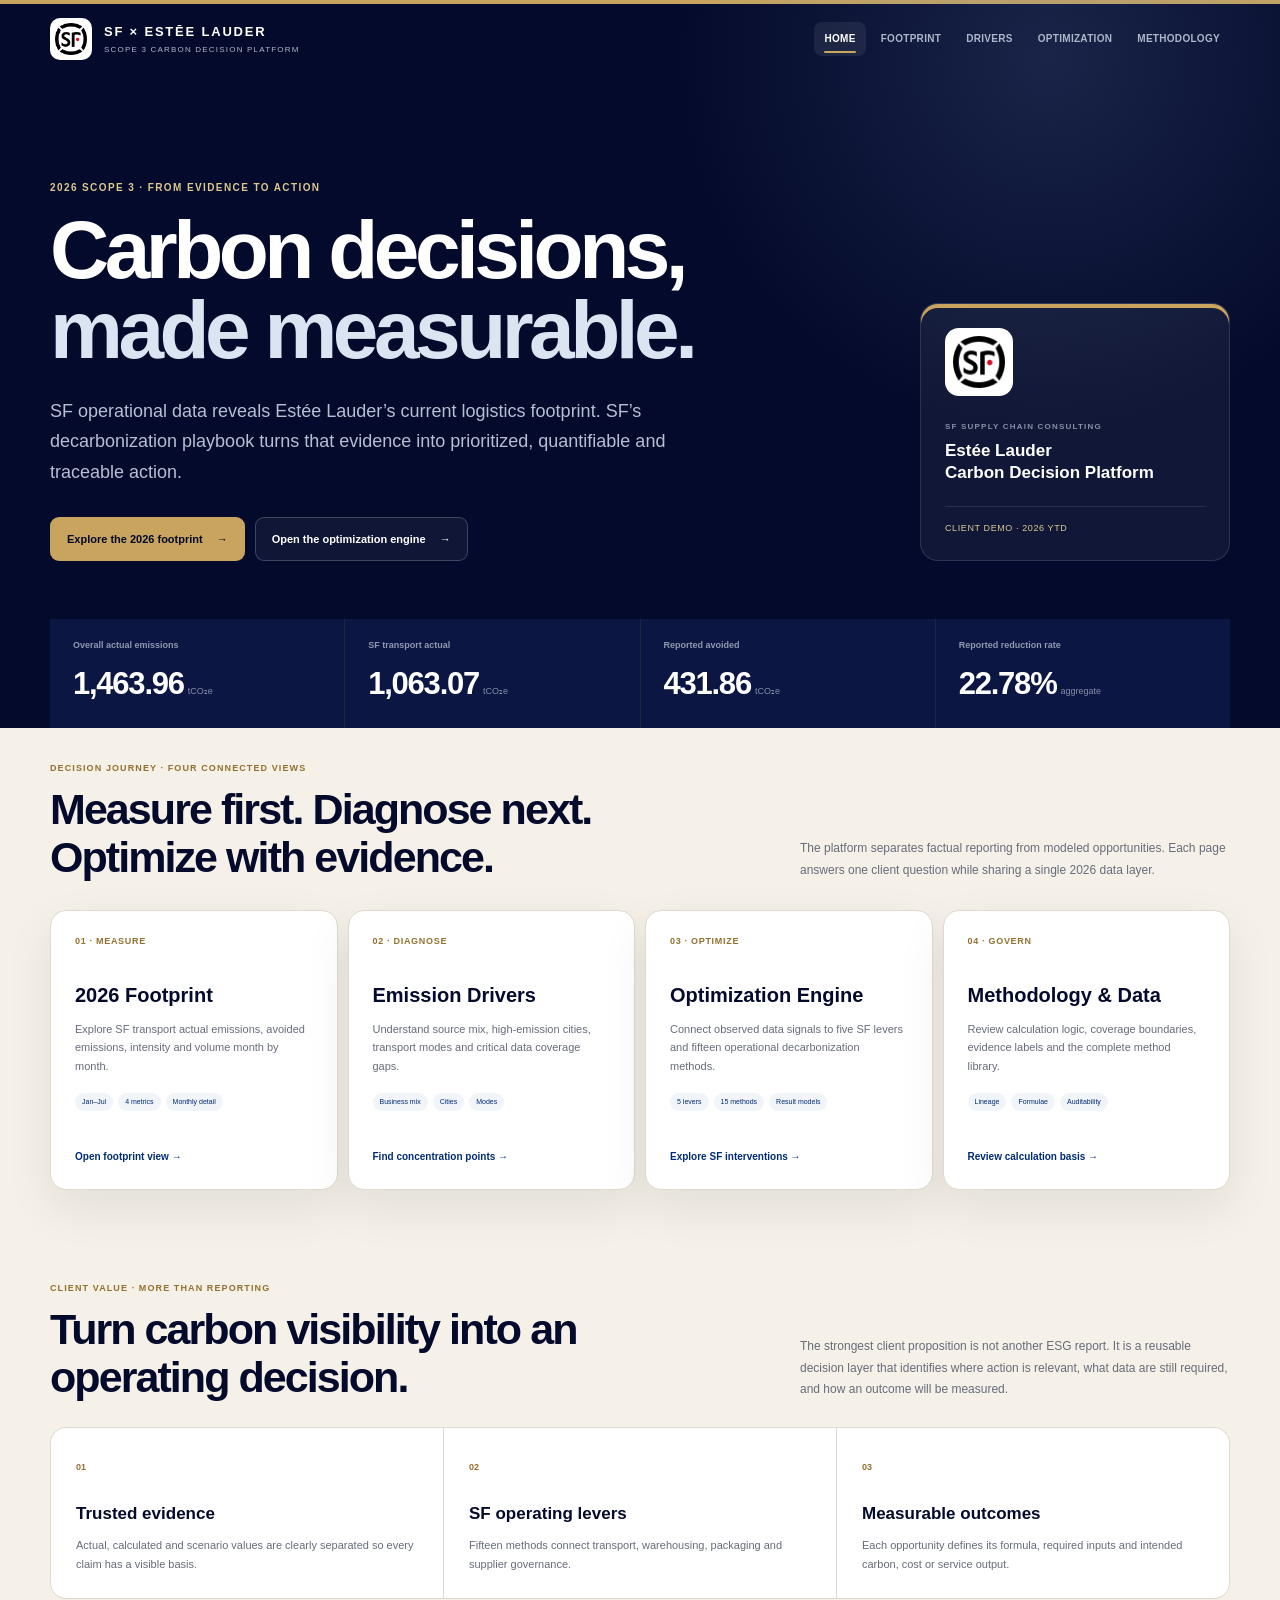
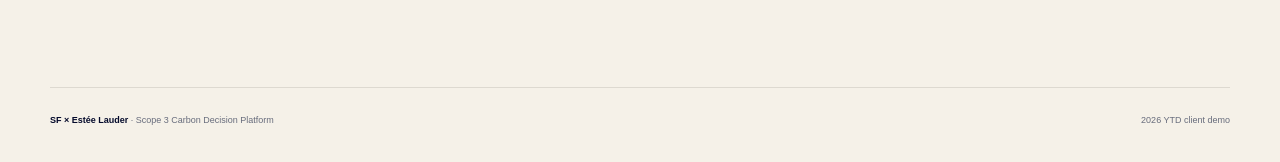
==== index.html @ 6fa2b7c0 "Launch Estée Lauder SF ESG dashboard" ====
<!DOCTYPE html>
<html lang="en">
<head>
  <meta charset="UTF-8">
  <meta name="viewport" content="width=device-width, initial-scale=1.0">
  <meta name="description" content="Estée Lauder and SF Supply Chain 2026 Scope 3 carbon decision dashboard.">
  <title>Estée Lauder × SF · Scope 3 Carbon Decision Platform</title>
  <link rel="stylesheet" href="assets/site.css">
</head>
<body class="portal-page">
  <header class="site-header">
    <div class="shell">
      <nav class="site-nav" aria-label="Primary navigation">
        <a class="brand-link" href="index.html">
          <span class="logo-box"><img src="assets/sf-logo.png" alt="SF Express logo"></span>
          <span class="brand-copy"><strong>SF × ESTĒE LAUDER</strong><span>Scope 3 carbon decision platform</span></span>
        </a>
        <div class="nav-links">
          <a href="index.html">Home</a>
          <a href="overview.html">Footprint</a>
          <a href="drivers.html">Drivers</a>
          <a href="optimization.html">Optimization</a>
          <a href="methodology.html">Methodology</a>
        </div>
      </nav>

      <div class="portal-hero">
        <div>
          <div class="eyebrow">2026 Scope 3 · From evidence to action</div>
          <h1>Carbon decisions,<span>made measurable.</span></h1>
          <p>SF operational data reveals Estée Lauder’s current logistics footprint. SF’s decarbonization playbook turns that evidence into prioritized, quantifiable and traceable action.</p>
          <div class="hero-actions">
            <a class="button primary" href="overview.html">Explore the 2026 footprint <span>→</span></a>
            <a class="button secondary" href="optimization.html">Open the optimization engine <span>→</span></a>
          </div>
        </div>
        <aside class="partnership-card" aria-label="Project partnership">
          <div class="partnership-mark"><img src="assets/sf-logo.png" alt="SF Express logo"></div>
          <span>SF Supply Chain Consulting</span>
          <strong>Estée Lauder<br>Carbon Decision Platform</strong>
          <small>Client demo · 2026 YTD</small>
        </aside>
      </div>

      <div class="hero-kpis" aria-label="2026 headline metrics">
        <article><span>Overall actual emissions</span><strong>1,463.96</strong><small>tCO₂e</small></article>
        <article><span>SF transport actual</span><strong>1,063.07</strong><small>tCO₂e</small></article>
        <article><span>Reported avoided</span><strong>431.86</strong><small>tCO₂e</small></article>
        <article><span>Reported reduction rate</span><strong>22.78%</strong><small>aggregate</small></article>
      </div>
    </div>
  </header>

  <main class="main-shell">
    <section class="section" aria-labelledby="journey-title">
      <div class="section-intro">
        <div><div class="section-label">Decision journey · Four connected views</div><h2 id="journey-title">Measure first. Diagnose next. Optimize with evidence.</h2></div>
        <p>The platform separates factual reporting from modeled opportunities. Each page answers one client question while sharing a single 2026 data layer.</p>
      </div>
      <div class="module-grid">
        <a class="module-card" href="overview.html">
          <span class="module-number">01 · MEASURE</span>
          <h3>2026 Footprint</h3>
          <p>Explore SF transport actual emissions, avoided emissions, intensity and volume month by month.</p>
          <div class="module-meta"><span>Jan–Jul</span><span>4 metrics</span><span>Monthly detail</span></div>
          <span class="module-link">Open footprint view →</span>
        </a>
        <a class="module-card" href="drivers.html">
          <span class="module-number">02 · DIAGNOSE</span>
          <h3>Emission Drivers</h3>
          <p>Understand source mix, high-emission cities, transport modes and critical data coverage gaps.</p>
          <div class="module-meta"><span>Business mix</span><span>Cities</span><span>Modes</span></div>
          <span class="module-link">Find concentration points →</span>
        </a>
        <a class="module-card" href="optimization.html">
          <span class="module-number">03 · OPTIMIZE</span>
          <h3>Optimization Engine</h3>
          <p>Connect observed data signals to five SF levers and fifteen operational decarbonization methods.</p>
          <div class="module-meta"><span>5 levers</span><span>15 methods</span><span>Result models</span></div>
          <span class="module-link">Explore SF interventions →</span>
        </a>
        <a class="module-card" href="methodology.html">
          <span class="module-number">04 · GOVERN</span>
          <h3>Methodology & Data</h3>
          <p>Review calculation logic, coverage boundaries, evidence labels and the complete method library.</p>
          <div class="module-meta"><span>Lineage</span><span>Formulae</span><span>Auditability</span></div>
          <span class="module-link">Review calculation basis →</span>
        </a>
      </div>
    </section>

    <section class="section" aria-labelledby="value-title">
      <div class="section-intro">
        <div><div class="section-label">Client value · More than reporting</div><h2 id="value-title">Turn carbon visibility into an operating decision.</h2></div>
        <p>The strongest client proposition is not another ESG report. It is a reusable decision layer that identifies where action is relevant, what data are still required, and how an outcome will be measured.</p>
      </div>
      <div class="value-strip">
        <article><span>01</span><h3>Trusted evidence</h3><p>Actual, calculated and scenario values are clearly separated so every claim has a visible basis.</p></article>
        <article><span>02</span><h3>SF operating levers</h3><p>Fifteen methods connect transport, warehousing, packaging and supplier governance.</p></article>
        <article><span>03</span><h3>Measurable outcomes</h3><p>Each opportunity defines its formula, required inputs and intended carbon, cost or service output.</p></article>
      </div>
    </section>
  </main>

  <footer class="site-footer">
    <span><strong>SF × Estée Lauder</strong> · Scope 3 Carbon Decision Platform</span>
    <span>2026 YTD client demo</span>
  </footer>
  <script src="assets/site.js"></script>
</body>
</html>
---- assets/site.css ----
:root {
  --navy: #040a2b;
  --navy-soft: #0c1642;
  --blue: #002c77;
  --blue-2: #164c96;
  --blue-3: #6d8dbd;
  --powder: #e7edf6;
  --powder-2: #f1f4f9;
  --gold: #c8a45e;
  --gold-deep: #94702f;
  --champagne: #eee1c9;
  --ivory: #f5f1e8;
  --cream: #fbf9f4;
  --white: #fff;
  --ink: #11162d;
  --muted: #676c7c;
  --line: #ddd9d0;
  --soft-line: #ece8df;
  --success: #2e695a;
  --warning: #8a6327;
  --shadow: 0 18px 48px rgba(4, 10, 43, 0.08);
}

* { box-sizing: border-box; }
html { min-width: 320px; scroll-behavior: smooth; }
body {
  min-width: 320px;
  min-height: 100vh;
  margin: 0;
  color: var(--ink);
  background:
    radial-gradient(circle at 90% 0%, rgba(200, 164, 94, 0.1), transparent 28%),
    var(--ivory);
  font-family: Arial, Helvetica, sans-serif;
  line-height: 1.55;
}

button, input { font: inherit; }
a { color: inherit; }
a, button { -webkit-tap-highlight-color: transparent; }
a:focus-visible, button:focus-visible, input:focus-visible { outline: 3px solid rgba(200, 164, 94, 0.55); outline-offset: 3px; }

.site-header { position: relative; overflow: hidden; color: #fff; background: var(--navy); }
.site-header::before { position: absolute; inset: 0 0 auto; height: 4px; content: ""; background: var(--gold); }
.site-header::after {
  position: absolute;
  inset: 0;
  content: "";
  pointer-events: none;
  background: radial-gradient(circle at 82% 8%, rgba(109, 141, 189, 0.2), transparent 30%);
}

.shell { position: relative; z-index: 1; width: min(1180px, calc(100% - 40px)); margin: 0 auto; }
.site-nav { min-height: 78px; display: flex; align-items: center; justify-content: space-between; gap: 28px; }
.brand-link { display: flex; align-items: center; gap: 12px; text-decoration: none; }
.logo-box { width: 42px; height: 42px; display: grid; place-items: center; border-radius: 10px; background: #fff; }
.logo-box img { width: 32px; height: 32px; object-fit: contain; }
.brand-copy { display: flex; flex-direction: column; }
.brand-copy strong { font-size: 13px; letter-spacing: 1.8px; }
.brand-copy span { margin-top: 2px; color: #aeb6ca; font-size: 8px; letter-spacing: 1.2px; text-transform: uppercase; }

.nav-links { display: flex; align-items: center; gap: 5px; }
.nav-links a { position: relative; padding: 9px 10px; color: #aeb6ca; border-radius: 8px; font-size: 10px; font-weight: 700; letter-spacing: 0.3px; text-decoration: none; text-transform: uppercase; }
.nav-links a:hover, .nav-links a.active { color: #fff; background: rgba(255, 255, 255, 0.07); }
.nav-links a.active::after { position: absolute; right: 10px; bottom: 3px; left: 10px; height: 2px; content: ""; border-radius: 999px; background: var(--gold); }

.portal-hero { display: grid; grid-template-columns: minmax(0, 1fr) 310px; align-items: end; gap: 70px; padding: clamp(62px, 8vw, 106px) 0 58px; }
.eyebrow { color: #dcc78f; font-size: 10px; font-weight: 800; letter-spacing: 1.4px; text-transform: uppercase; }
.portal-hero h1, .page-hero h1 { margin: 14px 0 0; letter-spacing: -0.055em; line-height: 0.98; }
.portal-hero h1 { max-width: 780px; font-size: clamp(48px, 7vw, 82px); font-weight: 700; }
.portal-hero h1 span { display: block; color: #dce4f2; }
.portal-hero p { max-width: 690px; margin: 25px 0 0; color: #b6bfd3; font-size: clamp(15px, 1.6vw, 18px); line-height: 1.7; }
.hero-actions { display: flex; flex-wrap: wrap; gap: 10px; margin-top: 30px; }
.button { min-height: 44px; padding: 0 16px; display: inline-flex; align-items: center; justify-content: center; gap: 14px; border: 1px solid transparent; border-radius: 9px; font-size: 11px; font-weight: 800; text-decoration: none; }
.button.primary { color: var(--navy); background: var(--gold); }
.button.secondary { color: #fff; border-color: rgba(255, 255, 255, 0.2); background: rgba(255, 255, 255, 0.05); }
.button:hover { transform: translateY(-1px); }

.partnership-card { padding: 24px; border: 1px solid rgba(255, 255, 255, 0.12); border-radius: 18px; background: rgba(255, 255, 255, 0.055); box-shadow: inset 0 4px 0 var(--gold); }
.partnership-mark { width: 68px; height: 68px; display: grid; place-items: center; border-radius: 14px; background: #fff; }
.partnership-mark img { width: 52px; height: 52px; object-fit: contain; }
.partnership-card > span { display: block; margin-top: 25px; color: #8790a8; font-size: 8px; font-weight: 800; letter-spacing: 1.2px; text-transform: uppercase; }
.partnership-card strong { display: block; margin-top: 7px; color: #fff; font-size: 17px; line-height: 1.3; }
.partnership-card small { display: block; margin-top: 22px; padding-top: 15px; border-top: 1px solid rgba(255, 255, 255, 0.1); color: #d9c994; font-size: 9px; letter-spacing: 0.6px; text-transform: uppercase; }

.hero-kpis { display: grid; grid-template-columns: repeat(4, minmax(0, 1fr)); gap: 1px; background: rgba(255, 255, 255, 0.11); }
.hero-kpis article { padding: 20px 23px; background: var(--navy-soft); }
.hero-kpis span { display: block; color: #8f98b0; font-size: 9px; font-weight: 700; }
.hero-kpis strong { display: inline-block; margin-top: 7px; color: #fff; font-size: clamp(23px, 2.5vw, 31px); letter-spacing: -0.04em; }
.hero-kpis small { margin-left: 4px; color: #858ea7; font-size: 9px; }

.page-hero { display: grid; grid-template-columns: minmax(0, 1fr) 245px; align-items: end; gap: 60px; padding: clamp(54px, 7vw, 82px) 0 45px; }
.page-hero h1 { max-width: 820px; font-size: clamp(45px, 6vw, 72px); font-weight: 700; }
.page-hero p { max-width: 700px; margin: 20px 0 0; color: #b6bfd3; font-size: 15px; line-height: 1.75; }
.data-stamp { padding: 22px; border: 1px solid rgba(255, 255, 255, 0.12); border-radius: 16px; background: rgba(255, 255, 255, 0.055); box-shadow: inset 0 4px 0 var(--gold); }
.data-stamp span, .data-stamp strong, .data-stamp small { display: block; }
.data-stamp span { color: #858ea7; font-size: 8px; font-weight: 800; letter-spacing: 1.2px; text-transform: uppercase; }
.data-stamp strong { margin-top: 20px; color: #fff; font-size: 42px; letter-spacing: -0.05em; }
.data-stamp small { margin-top: 6px; color: #c6ccda; font-size: 10px; }
.data-stamp em { display: block; margin-top: 20px; color: #d9c994; font-size: 8px; font-style: normal; text-transform: uppercase; }

.main-shell { width: min(1180px, calc(100% - 40px)); margin: 0 auto; padding: 34px 0 88px; }
.section { margin-top: clamp(58px, 8vw, 92px); }
.section:first-child { margin-top: 0; }
.section-intro { display: grid; grid-template-columns: minmax(0, 1fr) minmax(280px, 430px); align-items: end; gap: 50px; }
.section-label { color: var(--gold-deep); font-size: 9px; font-weight: 800; letter-spacing: 1.1px; text-transform: uppercase; }
.section-intro h2, .section-heading h2 { margin: 9px 0 0; color: var(--navy); font-size: clamp(28px, 3.5vw, 43px); letter-spacing: -0.045em; line-height: 1.12; }
.section-intro p { margin: 0; color: var(--muted); font-size: 12px; line-height: 1.8; }
.section-heading { display: flex; align-items: flex-end; justify-content: space-between; gap: 35px; }
.section-heading > p { max-width: 430px; margin: 0; color: var(--muted); font-size: 12px; line-height: 1.75; }

.module-grid { display: grid; grid-template-columns: repeat(4, minmax(0, 1fr)); gap: 10px; margin-top: 28px; }
.module-card { min-height: 280px; padding: 24px; display: flex; flex-direction: column; color: var(--ink); border: 1px solid var(--line); border-radius: 16px; background: #fff; box-shadow: var(--shadow); text-decoration: none; transition: transform 0.16s ease, border-color 0.16s ease; }
.module-card:hover { transform: translateY(-4px); border-color: rgba(0, 44, 119, 0.32); }
.module-number { color: var(--gold-deep); font-size: 9px; font-weight: 800; letter-spacing: 0.7px; }
.module-card h3 { margin: 34px 0 0; color: var(--navy); font-size: 20px; line-height: 1.2; }
.module-card p { margin: 13px 0 0; color: var(--muted); font-size: 11px; line-height: 1.7; }
.module-meta { display: flex; flex-wrap: wrap; gap: 5px; margin-top: 17px; }
.module-meta span { padding: 4px 7px; border-radius: 999px; color: var(--blue); background: var(--powder-2); font-size: 7px; }
.module-link { margin-top: auto; padding-top: 22px; color: var(--blue); font-size: 10px; font-weight: 800; }

.value-strip { display: grid; grid-template-columns: repeat(3, minmax(0, 1fr)); gap: 1px; margin-top: 26px; overflow: hidden; border: 1px solid var(--line); border-radius: 16px; background: var(--line); }
.value-strip article { padding: 25px; background: #fff; }
.value-strip span { color: var(--gold-deep); font-size: 9px; font-weight: 800; }
.value-strip h3 { margin: 23px 0 0; color: var(--navy); font-size: 17px; }
.value-strip p { margin: 9px 0 0; color: var(--muted); font-size: 11px; line-height: 1.7; }

.card { min-width: 0; padding: clamp(22px, 3vw, 34px); border: 1px solid var(--line); border-radius: 18px; background: #fff; box-shadow: var(--shadow); }
.card-kicker { color: var(--gold-deep); font-size: 8px; font-weight: 800; letter-spacing: 0.8px; text-transform: uppercase; }
.card h2, .card h3 { color: var(--navy); }
.card h2 { margin: 8px 0 0; font-size: clamp(23px, 3vw, 36px); letter-spacing: -0.04em; line-height: 1.16; }
.card h3 { margin: 0; font-size: 16px; }
.card-description { max-width: 760px; margin: 11px 0 0; color: var(--muted); font-size: 11px; line-height: 1.75; }

.overview-layout { display: grid; grid-template-columns: minmax(0, 1.55fr) minmax(290px, 0.45fr); gap: 14px; }
.chart-head { display: flex; align-items: center; justify-content: space-between; gap: 20px; }
.chart-head h2 { margin: 5px 0 0; font-size: clamp(23px, 2.7vw, 34px); }
.metric-switch { display: flex; align-items: center; padding: 4px; border: 1px solid var(--line); border-radius: 10px; background: var(--powder-2); }
.metric-switch button { border: 0; padding: 7px 9px; border-radius: 7px; color: var(--muted); background: transparent; font-size: 8px; cursor: pointer; }
.metric-switch button[aria-pressed="true"] { color: var(--navy); background: #fff; box-shadow: 0 2px 8px rgba(4, 10, 43, 0.08); }
.chart-meta { display: flex; justify-content: space-between; gap: 20px; margin-top: 18px; color: var(--muted); font-size: 8px; }
.month-chart { position: relative; height: 330px; margin-top: 12px; display: grid; grid-template-columns: repeat(7, minmax(0, 1fr)); gap: 10px; border-bottom: 1px solid var(--line); background: repeating-linear-gradient(to bottom, transparent 0, transparent 81px, var(--soft-line) 82px); }
.month-chart::after { position: absolute; right: 0; bottom: var(--average-position, 42%); left: 0; content: ""; border-top: 1px dashed rgba(148, 112, 47, 0.75); pointer-events: none; }
.month-button { position: relative; z-index: 1; min-width: 0; border: 0; padding: 0 4px; display: grid; grid-template-rows: minmax(0, 1fr) 31px; align-items: end; justify-items: center; border-radius: 9px 9px 0 0; color: var(--muted); background: transparent; cursor: pointer; }
.month-button:hover { background: linear-gradient(to bottom, rgba(0, 44, 119, 0.06), rgba(200, 164, 94, 0.05)); }
.bar-zone { width: 100%; height: 100%; display: flex; align-items: flex-end; justify-content: center; }
.month-bar { width: min(40px, 48%); min-height: 5px; border-radius: 5px 5px 0 0; background: linear-gradient(180deg, var(--blue-2), var(--blue)); }
.month-label { padding-bottom: 7px; font-size: 9px; }
.selected-panel { display: flex; flex-direction: column; }
.selected-head { display: flex; align-items: center; justify-content: space-between; gap: 12px; }
.selected-head span { color: var(--muted); font-size: 8px; text-transform: uppercase; }
.selected-head strong { color: var(--gold-deep); font-size: 11px; }
.selected-hero { padding: 30px 0 25px; border-bottom: 1px solid var(--soft-line); }
.selected-hero span { display: block; color: var(--muted); font-size: 9px; }
.selected-hero strong { display: block; margin-top: 7px; color: var(--blue); font-size: 38px; letter-spacing: -0.05em; }
.selected-hero small { margin-left: 5px; color: var(--muted); font-size: 9px; font-weight: 400; }
.selected-grid { display: grid; grid-template-columns: 1fr 1fr; gap: 1px; margin-top: 1px; overflow: hidden; border-radius: 10px; background: var(--soft-line); }
.selected-grid div { min-height: 105px; padding: 17px; display: flex; flex-direction: column; justify-content: center; background: #fff; }
.selected-grid span { color: var(--muted); font-size: 8px; }
.selected-grid strong { margin-top: 7px; color: var(--navy); font-size: 15px; line-height: 1.25; }
.selected-note { margin-top: auto; padding-top: 16px; color: var(--muted); border-top: 1px solid var(--soft-line); font-size: 8px; line-height: 1.5; }

.insight-row { display: grid; grid-template-columns: repeat(3, minmax(0, 1fr)); gap: 10px; margin-top: 14px; }
.insight-card { padding: 18px; border-left: 3px solid var(--gold); border-radius: 0 10px 10px 0; background: #fbf6ea; }
.insight-card strong { color: var(--navy); font-size: 17px; }
.insight-card p { margin: 6px 0 0; color: var(--muted); font-size: 10px; line-height: 1.6; }

.relationship-band { margin-top: 14px; padding: 22px; display: grid; grid-template-columns: 1fr auto 1fr auto 1fr; align-items: center; gap: 15px; border-radius: 16px; color: #fff; background: var(--navy); }
.relationship-band article { min-width: 0; }
.relationship-band span, .relationship-band strong { display: block; }
.relationship-band span { color: #9fa8bf; font-size: 8px; text-transform: uppercase; }
.relationship-band strong { margin-top: 5px; font-size: 22px; }
.relationship-band b { color: var(--gold); font-size: 19px; }
.relationship-band small { grid-column: 1 / -1; color: #9fa8bf; font-size: 8px; line-height: 1.5; text-align: right; }

.driver-overview { display: grid; grid-template-columns: minmax(0, 1.15fr) minmax(310px, 0.85fr); gap: 14px; }
.source-list { margin-top: 23px; display: grid; gap: 15px; }
.source-row { display: grid; grid-template-columns: 110px minmax(0, 1fr) 90px 60px; gap: 12px; align-items: center; color: var(--muted); font-size: 9px; }
.source-row strong { color: var(--navy); }
.source-track { height: 9px; overflow: hidden; border-radius: 99px; background: var(--powder); }
.source-track i { display: block; height: 100%; min-width: 3px; border-radius: inherit; background: linear-gradient(90deg, var(--blue), var(--blue-3)); }
.source-row em { color: var(--gold-deep); font-style: normal; font-weight: 800; text-align: right; }

.mode-layout { margin-top: 22px; display: grid; grid-template-columns: 165px minmax(0, 1fr); gap: 28px; align-items: center; }
.donut { position: relative; width: 155px; height: 155px; display: grid; place-items: center; border-radius: 50%; background: conic-gradient(var(--blue) 0 97.38%, var(--gold) 97.38% 98.43%, var(--blue-3) 98.43% 99.43%, #aab8ce 99.43% 99.81%, #c7c4bb 99.81% 100%); }
.donut::before { position: absolute; width: 112px; height: 112px; content: ""; border-radius: 50%; background: #fff; }
.donut div { position: relative; z-index: 1; text-align: center; }
.donut strong, .donut span { display: block; }
.donut strong { color: var(--navy); font-size: 28px; }
.donut span { margin-top: 2px; color: var(--muted); font-size: 8px; text-transform: uppercase; }
.mode-list { display: grid; gap: 9px; }
.mode-row { display: grid; grid-template-columns: 8px 1fr auto; gap: 9px; align-items: center; color: var(--muted); font-size: 9px; }
.mode-row i { width: 7px; height: 7px; border-radius: 2px; background: var(--blue); }
.mode-row:nth-child(2) i { background: var(--gold); }
.mode-row:nth-child(3) i { background: var(--blue-3); }
.mode-row:nth-child(4) i { background: #aab8ce; }
.mode-row:nth-child(5) i { background: #c7c4bb; }
.mode-row strong { color: var(--navy); }

.city-card { margin-top: 14px; }
.table-wrap { margin-top: 22px; overflow-x: auto; }
.data-table { width: 100%; min-width: 720px; border-collapse: collapse; font-size: 10px; }
.data-table th { padding: 10px; color: var(--muted); border-bottom: 1px solid var(--line); font-size: 8px; letter-spacing: 0.4px; text-align: left; text-transform: uppercase; }
.data-table td { padding: 13px 10px; border-bottom: 1px solid var(--soft-line); color: var(--muted); }
.data-table tr:last-child td { border-bottom: 0; }
.data-table td:first-child { color: var(--navy); font-weight: 800; }
.number { text-align: right !important; font-variant-numeric: tabular-nums; }
.city-emission { display: grid; grid-template-columns: minmax(90px, 1fr) 58px; gap: 10px; align-items: center; }
.city-emission i { display: block; height: 7px; border-radius: 99px; background: linear-gradient(90deg, var(--blue), var(--blue-3)); }

.coverage-grid { display: grid; grid-template-columns: repeat(5, minmax(0, 1fr)); gap: 9px; margin-top: 24px; }
.coverage-card { min-height: 135px; padding: 17px; border: 1px solid var(--line); border-radius: 13px; background: #fff; }
.coverage-card.missing { border-style: dashed; background: #fbf6ea; }
.coverage-card span { color: var(--gold-deep); font-size: 8px; font-weight: 800; text-transform: uppercase; }
.coverage-card strong { display: block; margin-top: 23px; color: var(--navy); font-size: 14px; }
.coverage-card p { margin: 7px 0 0; color: var(--muted); font-size: 9px; line-height: 1.5; }
.action-link { margin-top: 14px; padding: 25px; display: flex; align-items: center; justify-content: space-between; gap: 30px; color: #fff; border-radius: 16px; background: var(--navy); text-decoration: none; }
.action-link span { color: #aeb6ca; font-size: 10px; }
.action-link strong { display: block; margin-top: 5px; font-size: 19px; }
.action-link b { color: var(--gold); font-size: 24px; }

.formula-band { padding: 13px; display: grid; grid-template-columns: 1fr auto 1fr auto 1.15fr; gap: 10px; align-items: stretch; border: 1px solid var(--line); border-radius: 16px; background: #fff; box-shadow: var(--shadow); }
.formula-node { padding: 15px; border-radius: 10px; background: var(--powder-2); }
.formula-node.playbook { background: #f8f1e3; }
.formula-node.outcome { color: #fff; background: var(--navy); }
.formula-node span, .formula-node strong, .formula-node small { display: block; }
.formula-node span { color: var(--gold-deep); font-size: 7px; font-weight: 800; letter-spacing: 0.7px; text-transform: uppercase; }
.formula-node strong { margin-top: 5px; color: var(--navy); font-size: 14px; }
.formula-node small { margin-top: 4px; color: var(--muted); font-size: 8px; }
.formula-node.outcome span { color: #d9c994; }
.formula-node.outcome strong { color: #fff; }
.formula-node.outcome small { color: #aeb6ca; }
.formula-mark { align-self: center; color: var(--gold-deep); font-size: 24px; }

.engine-layout { display: grid; grid-template-columns: minmax(230px, 0.75fr) minmax(370px, 1.2fr) minmax(300px, 1fr); gap: 14px; margin-top: 14px; align-items: start; }
.engine-card { padding: 22px; }
.engine-head { display: flex; align-items: center; justify-content: space-between; gap: 12px; margin-bottom: 14px; }
.engine-head h2 { margin: 0; font-size: 14px; letter-spacing: 0; }
.engine-head > span { color: var(--muted); font-size: 8px; }
.signal-list { display: grid; gap: 7px; }
.signal-button { width: 100%; border: 1px solid var(--soft-line); border-radius: 10px; padding: 11px; display: grid; grid-template-columns: 28px minmax(0, 1fr) auto; gap: 9px; align-items: center; color: var(--muted); background: #fff; text-align: left; cursor: pointer; }
.signal-button:hover, .signal-button[aria-pressed="true"] { border-color: rgba(0, 44, 119, 0.32); background: var(--powder-2); }
.signal-code { width: 28px; height: 28px; display: grid; place-items: center; color: var(--blue); border-radius: 50%; background: var(--powder); font-size: 8px; font-weight: 800; }
.signal-button[aria-pressed="true"] .signal-code { color: #fff; background: var(--blue); }
.signal-copy strong, .signal-copy span { display: block; }
.signal-copy strong { color: var(--navy); font-size: 9px; }
.signal-copy span { margin-top: 3px; font-size: 7px; line-height: 1.35; }
.signal-value { color: var(--blue); font-size: 10px; font-weight: 800; white-space: nowrap; }
.engine-note { margin: 13px 0 0; color: var(--muted); font-size: 8px; line-height: 1.5; }

.lever-tabs { display: grid; grid-template-columns: repeat(5, minmax(0, 1fr)); gap: 6px; }
.lever-button { min-width: 0; border: 1px solid var(--soft-line); border-radius: 9px; padding: 9px 5px; color: var(--muted); background: #fff; font-size: 7px; font-weight: 700; cursor: pointer; }
.lever-button span { display: block; margin-bottom: 4px; color: var(--gold-deep); font-size: 6px; }
.lever-button:hover, .lever-button[aria-pressed="true"] { color: #fff; border-color: var(--blue); background: var(--blue); }
.lever-button[aria-pressed="true"] span { color: #e4cc96; }
.method-list { display: grid; gap: 8px; margin-top: 11px; }
.method-button { width: 100%; border: 1px solid var(--soft-line); border-radius: 10px; padding: 12px; display: grid; grid-template-columns: 34px minmax(0, 1fr) auto; gap: 10px; align-items: center; color: var(--muted); background: #fff; text-align: left; cursor: pointer; }
.method-button:hover, .method-button[aria-pressed="true"] { border-color: rgba(200, 164, 94, 0.72); background: #fcf8ef; }
.method-number { color: var(--gold-deep); font-size: 17px; }
.method-copy strong, .method-copy span { display: block; }
.method-copy strong { color: var(--navy); font-size: 10px; }
.method-copy span { margin-top: 3px; font-size: 8px; line-height: 1.35; }
.method-stage, .model-status { padding: 5px 7px; border-radius: 999px; color: var(--blue); background: var(--powder-2); font-size: 6px; font-weight: 800; text-transform: uppercase; white-space: nowrap; }
.method-button[aria-pressed="true"] .method-stage { color: #f2e5c8; background: var(--navy); }
.method-count { display: flex; justify-content: space-between; margin-top: 13px; color: var(--muted); font-size: 8px; }
.method-count strong { color: var(--blue); }

.opportunity-card { position: sticky; top: 16px; }
.opportunity-identity { padding: 4px 0 16px; display: grid; grid-template-columns: 42px minmax(0, 1fr); gap: 12px; align-items: center; border-bottom: 1px solid var(--soft-line); }
.opportunity-number { color: var(--gold-deep); font-size: 28px; font-weight: 300; }
.opportunity-name small, .opportunity-name strong { display: block; }
.opportunity-name small { color: var(--gold-deep); font-size: 7px; font-weight: 800; letter-spacing: 0.6px; text-transform: uppercase; }
.opportunity-name strong { margin-top: 4px; color: var(--navy); font-size: 15px; line-height: 1.25; }
.evidence-block { margin-top: 14px; padding: 13px; border-left: 3px solid var(--blue); border-radius: 0 9px 9px 0; background: var(--powder-2); }
.evidence-block span, .evidence-block strong, .evidence-block p { display: block; }
.evidence-block span, .detail-label { color: var(--muted); font-size: 7px; font-weight: 800; letter-spacing: 0.5px; text-transform: uppercase; }
.evidence-block strong { margin-top: 5px; color: var(--blue); font-size: 17px; }
.evidence-block p { margin: 4px 0 0; color: var(--muted); font-size: 8px; line-height: 1.5; }
.detail-block { margin-top: 14px; }
.logic-line { margin-top: 6px; padding: 10px; color: var(--navy); border-radius: 8px; background: #fbf5e8; font-size: 9px; font-weight: 700; }
.input-chips { display: flex; flex-wrap: wrap; gap: 5px; margin-top: 7px; }
.input-chips span { padding: 4px 7px; color: var(--muted); border: 1px solid var(--line); border-radius: 999px; font-size: 7px; }
.outcome-grid { display: grid; grid-template-columns: repeat(3, minmax(0, 1fr)); gap: 6px; margin-top: 7px; }
.outcome-item { padding: 10px 8px; border: 1px solid var(--soft-line); border-radius: 8px; }
.outcome-item span, .outcome-item strong { display: block; }
.outcome-item span { color: var(--muted); font-size: 7px; }
.outcome-item strong { margin-top: 5px; color: var(--navy); font-size: 8px; line-height: 1.35; }
.scenario-note { margin-top: 14px; padding-top: 12px; display: flex; justify-content: space-between; gap: 10px; color: var(--muted); border-top: 1px solid var(--soft-line); font-size: 7px; line-height: 1.4; }
.scenario-note strong { color: var(--warning); white-space: nowrap; }

.reported-result { margin-top: 14px; padding: 20px 22px; display: grid; grid-template-columns: auto 1fr minmax(220px, 320px); gap: 18px; align-items: center; color: #fff; border-radius: 16px; background: var(--navy); }
.reported-result > span { color: #d9c994; font-size: 8px; font-weight: 800; letter-spacing: 0.6px; text-transform: uppercase; }
.reported-equation { display: flex; align-items: baseline; justify-content: center; flex-wrap: wrap; gap: 10px; color: #aeb6ca; font-size: 9px; }
.reported-equation strong { color: #fff; font-size: 14px; }
.reported-equation b { color: var(--gold); }
.reported-result p { margin: 0; color: #aeb6ca; font-size: 8px; line-height: 1.5; text-align: right; }

.methodology-flow { display: grid; grid-template-columns: repeat(5, minmax(0, 1fr)); gap: 8px; margin-top: 25px; }
.flow-step { position: relative; min-height: 165px; padding: 19px; color: #fff; border-radius: 14px; background: var(--navy); }
.flow-step:not(:last-child)::after { position: absolute; top: 50%; right: -9px; z-index: 2; content: "→"; color: var(--gold-deep); transform: translateY(-50%); }
.flow-step span { color: #d9c994; font-size: 8px; font-weight: 800; }
.flow-step strong { display: block; margin-top: 27px; font-size: 14px; }
.flow-step p { margin: 8px 0 0; color: #aeb6ca; font-size: 8px; line-height: 1.55; }
.formula-grid { display: grid; grid-template-columns: repeat(2, minmax(0, 1fr)); gap: 10px; margin-top: 23px; }
.formula-card { padding: 22px; border: 1px solid var(--line); border-radius: 14px; background: #fff; }
.formula-card span { color: var(--gold-deep); font-size: 8px; font-weight: 800; text-transform: uppercase; }
.formula-card strong { display: block; margin-top: 13px; color: var(--navy); font-size: 14px; }
.formula-card p { margin: 9px 0 0; color: var(--muted); font-size: 9px; line-height: 1.6; }
.label-grid { display: grid; grid-template-columns: repeat(3, minmax(0, 1fr)); gap: 10px; margin-top: 22px; }
.label-card { padding: 20px; border-radius: 14px; background: #fff; border: 1px solid var(--line); }
.label-card i { display: block; width: 10px; height: 10px; border-radius: 50%; background: var(--blue); }
.label-card.derived i { background: var(--gold); }
.label-card.scenario i { background: var(--warning); }
.label-card strong { display: block; margin-top: 18px; color: var(--navy); font-size: 14px; }
.label-card p { margin: 7px 0 0; color: var(--muted); font-size: 9px; line-height: 1.6; }
.method-library { display: grid; grid-template-columns: repeat(5, minmax(0, 1fr)); gap: 9px; margin-top: 24px; }
.library-card { padding: 18px; border: 1px solid var(--line); border-radius: 14px; background: #fff; }
.library-card > span { color: var(--gold-deep); font-size: 8px; font-weight: 800; }
.library-card h3 { margin: 11px 0 0; color: var(--navy); font-size: 13px; line-height: 1.3; }
.library-card ol { margin: 20px 0 0; padding: 0; list-style: none; }
.library-card li { padding: 10px 0; color: var(--muted); border-top: 1px solid var(--soft-line); font-size: 8px; line-height: 1.45; }
.library-card li strong { display: block; margin-bottom: 2px; color: var(--blue); font-size: 8px; }
.source-link { margin-top: 20px; padding: 18px; display: flex; align-items: center; justify-content: space-between; gap: 20px; color: var(--navy); border: 1px solid var(--line); border-radius: 13px; background: #fff; text-decoration: none; }
.source-link span { color: var(--muted); font-size: 9px; }
.source-link strong { display: block; margin-top: 4px; font-size: 12px; }
.source-link b { color: var(--gold-deep); }

.site-footer { width: min(1180px, calc(100% - 40px)); margin: 0 auto; padding: 26px 0 34px; display: flex; align-items: center; justify-content: space-between; gap: 30px; color: var(--muted); border-top: 1px solid var(--line); font-size: 9px; }
.site-footer strong { color: var(--navy); }

@media (max-width: 1000px) {
  .portal-hero, .page-hero { grid-template-columns: 1fr 245px; gap: 35px; }
  .module-grid { grid-template-columns: 1fr 1fr; }
  .overview-layout, .driver-overview { grid-template-columns: 1fr; }
  .engine-layout { grid-template-columns: 1fr 1fr; }
  .opportunity-card { position: static; grid-column: 1 / -1; }
  .coverage-grid, .method-library { grid-template-columns: repeat(3, minmax(0, 1fr)); }
  .methodology-flow { grid-template-columns: repeat(3, minmax(0, 1fr)); }
  .flow-step::after { display: none; }
}

@media (max-width: 760px) {
  .shell, .main-shell, .site-footer { width: min(100% - 24px, 720px); }
  .site-nav { align-items: flex-start; flex-direction: column; padding: 20px 0 14px; gap: 14px; }
  .nav-links { width: 100%; overflow-x: auto; scrollbar-width: none; }
  .nav-links::-webkit-scrollbar { display: none; }
  .nav-links a { flex: 0 0 auto; }
  .portal-hero, .page-hero { grid-template-columns: 1fr; padding-top: 52px; }
  .partnership-card, .data-stamp { max-width: 360px; }
  .hero-kpis { grid-template-columns: 1fr 1fr; }
  .section-intro { grid-template-columns: 1fr; gap: 16px; }
  .section-heading { align-items: flex-start; flex-direction: column; gap: 13px; }
  .value-strip, .insight-row { grid-template-columns: 1fr; }
  .relationship-band { grid-template-columns: 1fr; }
  .relationship-band b { display: none; }
  .relationship-band small { text-align: left; }
  .mode-layout { grid-template-columns: 140px minmax(0, 1fr); }
  .coverage-grid, .method-library { grid-template-columns: 1fr 1fr; }
  .formula-band { grid-template-columns: 1fr; }
  .formula-mark { display: none; }
  .engine-layout { grid-template-columns: 1fr; }
  .opportunity-card { grid-column: auto; }
  .reported-result { grid-template-columns: 1fr; }
  .reported-equation { justify-content: flex-start; }
  .reported-result p { text-align: left; }
  .methodology-flow { grid-template-columns: 1fr 1fr; }
  .site-footer { align-items: flex-start; flex-direction: column; gap: 8px; }
}

@media (max-width: 520px) {
  .shell, .main-shell, .site-footer { width: min(100% - 18px, 500px); }
  .brand-copy strong { font-size: 11px; }
  .portal-hero h1 { font-size: 46px; }
  .page-hero h1 { font-size: 42px; }
  .hero-kpis, .module-grid, .coverage-grid, .method-library, .formula-grid, .label-grid, .methodology-flow { grid-template-columns: 1fr; }
  .chart-head { align-items: flex-start; flex-direction: column; }
  .metric-switch { max-width: 100%; overflow-x: auto; }
  .month-chart { height: 270px; gap: 2px; }
  .selected-grid { grid-template-columns: 1fr; }
  .mode-layout { grid-template-columns: 1fr; }
  .lever-tabs { grid-template-columns: 1fr 1fr; }
  .signal-button, .method-button { grid-template-columns: 28px minmax(0, 1fr); }
  .signal-value, .method-stage { grid-column: 2; justify-self: start; }
  .outcome-grid { grid-template-columns: 1fr; }
  .scenario-note { flex-direction: column; }
}
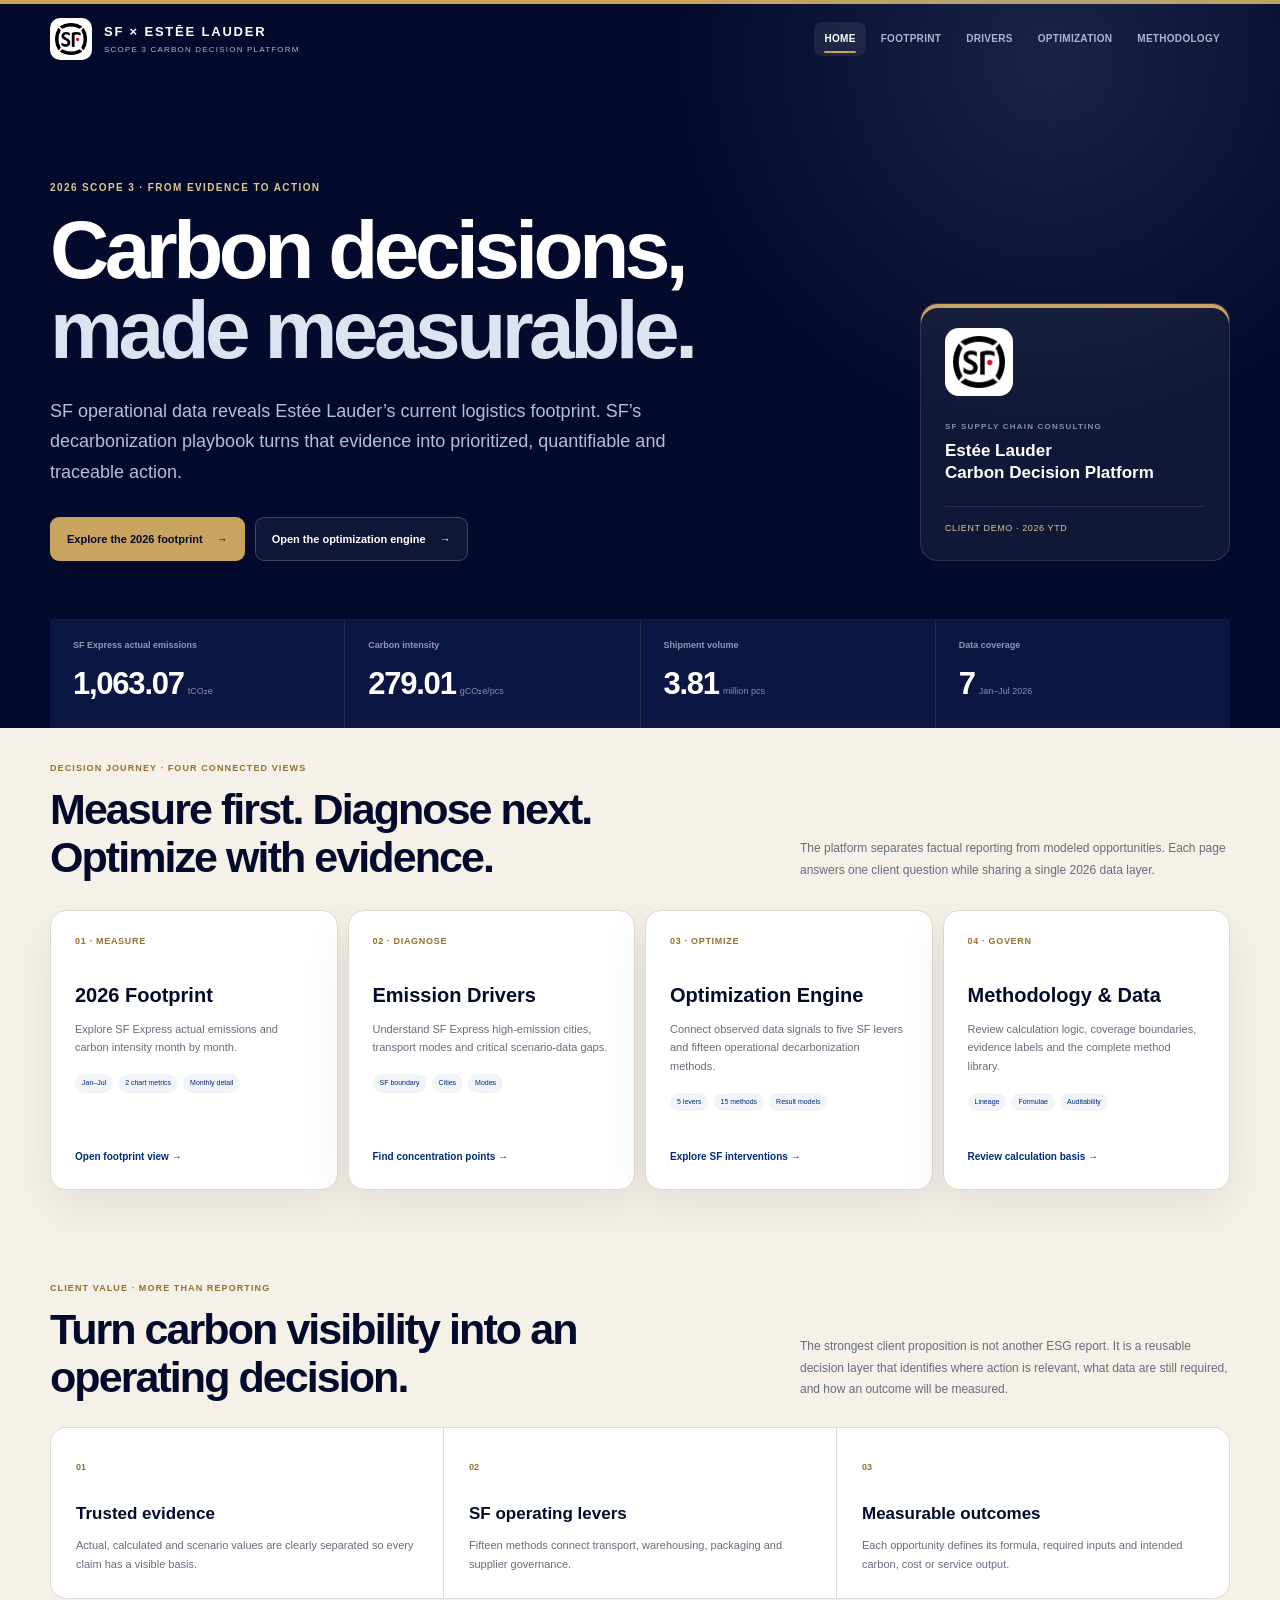
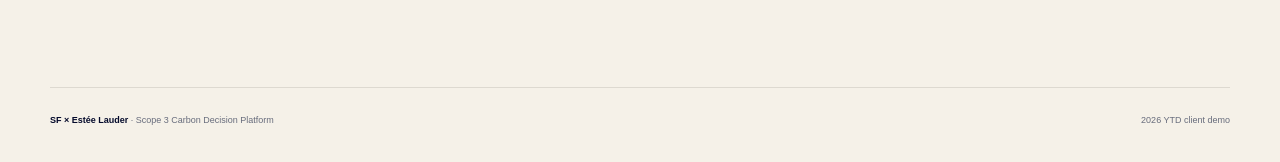
==== commit 8ef949ba: "Focus dashboard on SF Express actual footprint" ====
--- a/index.html
+++ b/index.html
@@ -43,10 +43,10 @@
       </div>
 
       <div class="hero-kpis" aria-label="2026 headline metrics">
-        <article><span>Overall actual emissions</span><strong>1,463.96</strong><small>tCO₂e</small></article>
-        <article><span>SF transport actual</span><strong>1,063.07</strong><small>tCO₂e</small></article>
-        <article><span>Reported avoided</span><strong>431.86</strong><small>tCO₂e</small></article>
-        <article><span>Reported reduction rate</span><strong>22.78%</strong><small>aggregate</small></article>
+        <article><span>SF Express actual emissions</span><strong>1,063.07</strong><small>tCO₂e</small></article>
+        <article><span>Carbon intensity</span><strong>279.01</strong><small>gCO₂e/pcs</small></article>
+        <article><span>Shipment volume</span><strong>3.81</strong><small>million pcs</small></article>
+        <article><span>Data coverage</span><strong>7</strong><small>Jan–Jul 2026</small></article>
       </div>
     </div>
   </header>
@@ -61,15 +61,15 @@
         <a class="module-card" href="overview.html">
           <span class="module-number">01 · MEASURE</span>
           <h3>2026 Footprint</h3>
-          <p>Explore SF transport actual emissions, avoided emissions, intensity and volume month by month.</p>
-          <div class="module-meta"><span>Jan–Jul</span><span>4 metrics</span><span>Monthly detail</span></div>
+          <p>Explore SF Express actual emissions and carbon intensity month by month.</p>
+          <div class="module-meta"><span>Jan–Jul</span><span>2 chart metrics</span><span>Monthly detail</span></div>
           <span class="module-link">Open footprint view →</span>
         </a>
         <a class="module-card" href="drivers.html">
           <span class="module-number">02 · DIAGNOSE</span>
           <h3>Emission Drivers</h3>
-          <p>Understand source mix, high-emission cities, transport modes and critical data coverage gaps.</p>
-          <div class="module-meta"><span>Business mix</span><span>Cities</span><span>Modes</span></div>
+          <p>Understand SF Express high-emission cities, transport modes and critical scenario-data gaps.</p>
+          <div class="module-meta"><span>SF boundary</span><span>Cities</span><span>Modes</span></div>
           <span class="module-link">Find concentration points →</span>
         </a>
         <a class="module-card" href="optimization.html">
--- a/assets/site.css
+++ b/assets/site.css
@@ -294,6 +294,107 @@
 .reported-equation strong { color: #fff; font-size: 14px; }
 .reported-equation b { color: var(--gold); }
 .reported-result p { margin: 0; color: #aeb6ca; font-size: 8px; line-height: 1.5; text-align: right; }
+
+/* Optimization: focused opportunity matcher */
+.match-flow { padding: 12px; display: grid; grid-template-columns: 1fr auto 1fr auto 1fr; gap: 10px; align-items: center; border: 1px solid var(--line); border-radius: 16px; background: #fff; box-shadow: var(--shadow); }
+.match-flow article { min-height: 96px; padding: 18px 20px; display: flex; flex-direction: column; justify-content: center; border-radius: 11px; background: var(--powder-2); }
+.match-flow article.is-outcome { color: #fff; background: var(--navy); }
+.match-flow span, .match-flow strong, .match-flow small { display: block; }
+.match-flow span { color: var(--gold-deep); font-size: 8px; font-weight: 800; letter-spacing: 0.8px; text-transform: uppercase; }
+.match-flow strong { margin-top: 4px; color: var(--navy); font-size: 18px; }
+.match-flow small { margin-top: 2px; color: var(--muted); font-size: 10px; }
+.match-flow article.is-outcome span { color: #d9c994; }
+.match-flow article.is-outcome strong { color: #fff; }
+.match-flow article.is-outcome small { color: #aeb6ca; }
+.match-flow > b { color: var(--gold-deep); font-size: 22px; }
+
+.priority-engine { margin-top: 14px; padding: 0; display: grid; grid-template-columns: minmax(330px, 0.76fr) minmax(0, 1.5fr); overflow: hidden; }
+.priority-rail { padding: 30px; border-right: 1px solid var(--line); background: #faf7f0; }
+.priority-head > span, .match-result-head span, .playbook-copy > span { color: var(--gold-deep); font-size: 8px; font-weight: 800; letter-spacing: 0.8px; text-transform: uppercase; }
+.priority-head h2 { margin: 8px 0 0; color: var(--navy); font-size: 25px; letter-spacing: -0.04em; line-height: 1.14; }
+.priority-head p { margin: 10px 0 0; color: var(--muted); font-size: 11px; line-height: 1.65; }
+.priority-list { display: grid; gap: 9px; margin-top: 24px; }
+.priority-button { width: 100%; min-height: 86px; padding: 14px; display: grid; grid-template-columns: 34px minmax(0, 1fr) auto; gap: 12px; align-items: center; color: var(--muted); border: 1px solid var(--line); border-radius: 12px; background: #fff; text-align: left; cursor: pointer; transition: transform 0.16s ease, border-color 0.16s ease; }
+.priority-button:hover { transform: translateX(3px); border-color: rgba(0, 44, 119, 0.35); }
+.priority-button[aria-pressed="true"] { color: #fff; border-color: var(--navy); background: var(--navy); box-shadow: 0 14px 28px rgba(4, 10, 43, 0.16); }
+.priority-code { width: 32px; height: 32px; display: grid; place-items: center; color: var(--gold-deep); border-radius: 50%; background: var(--champagne); font-size: 9px; font-weight: 800; }
+.priority-copy strong, .priority-copy small, .priority-metric strong, .priority-metric small { display: block; }
+.priority-copy strong { color: var(--navy); font-size: 13px; }
+.priority-copy small { margin-top: 3px; font-size: 9px; }
+.priority-metric { text-align: right; }
+.priority-metric strong { color: var(--blue); font-size: 16px; }
+.priority-metric small { margin-top: 1px; font-size: 8px; }
+.priority-button[aria-pressed="true"] .priority-copy strong, .priority-button[aria-pressed="true"] .priority-metric strong { color: #fff; }
+.priority-button[aria-pressed="true"] .priority-copy small, .priority-button[aria-pressed="true"] .priority-metric small { color: #aeb6ca; }
+.priority-foot { margin-top: 22px; padding-top: 16px; display: flex; justify-content: space-between; gap: 16px; color: var(--muted); border-top: 1px solid var(--line); font-size: 8px; }
+.priority-foot strong { color: var(--blue); }
+
+.match-result { min-width: 0; padding: 32px 34px; background: #fff; }
+.match-result-head { display: flex; align-items: flex-start; justify-content: space-between; gap: 18px; }
+.match-result-head h2 { margin: 4px 0 0; color: var(--navy); font-size: 32px; letter-spacing: -0.045em; }
+.model-status { padding: 7px 10px; border-radius: 999px; color: var(--blue); background: var(--powder-2); font-size: 7px; font-weight: 800; text-transform: uppercase; white-space: nowrap; }
+.match-visual { margin-top: 25px; padding: 26px; display: grid; grid-template-columns: 185px minmax(0, 1fr); gap: 31px; align-items: center; border-radius: 16px; background: var(--powder-2); }
+.match-gauge { --gauge-value: 97.38%; position: relative; width: 170px; height: 170px; display: grid; place-items: center; border-radius: 50%; background: conic-gradient(var(--gold) 0 var(--gauge-value), #dfe5ef var(--gauge-value) 100%); }
+.match-gauge::before { position: absolute; width: 126px; height: 126px; content: ""; border-radius: 50%; background: #fff; box-shadow: inset 0 0 0 1px var(--soft-line); }
+.match-gauge > div { position: relative; z-index: 1; max-width: 105px; text-align: center; }
+.match-gauge strong, .match-gauge span { display: block; }
+.match-gauge strong { color: var(--navy); font-size: 27px; letter-spacing: -0.05em; }
+.match-gauge span { margin-top: 3px; color: var(--muted); font-size: 8px; line-height: 1.35; text-transform: uppercase; }
+.match-route { min-width: 0; display: grid; gap: 9px; }
+.match-node { padding: 15px 17px; border: 1px solid var(--line); border-radius: 12px; background: #fff; }
+.match-node.is-action { color: #fff; border-color: var(--blue); background: var(--blue); }
+.match-node span, .match-node strong, .match-node small { display: block; }
+.match-node span { color: var(--gold-deep); font-size: 7px; font-weight: 800; letter-spacing: 0.5px; text-transform: uppercase; }
+.match-node strong { margin-top: 4px; color: var(--navy); font-size: 15px; line-height: 1.3; }
+.match-node small { margin-top: 4px; color: var(--muted); font-size: 9px; line-height: 1.45; }
+.match-node.is-action span { color: #d9c994; }
+.match-node.is-action strong { color: #fff; }
+.match-node.is-action small { color: #c9d2e4; }
+.route-connector { height: 25px; display: flex; align-items: center; justify-content: center; gap: 10px; color: var(--gold-deep); }
+.route-connector span { font-size: 7px; font-weight: 800; letter-spacing: 0.8px; }
+.route-connector i { font-size: 17px; font-style: normal; }
+.match-detail-grid { margin-top: 16px; display: grid; grid-template-columns: 0.85fr 1.15fr; gap: 12px; }
+.match-detail-grid > div { padding: 15px 17px; border: 1px solid var(--soft-line); border-radius: 12px; }
+.detail-label { color: var(--muted); font-size: 7px; font-weight: 800; letter-spacing: 0.5px; text-transform: uppercase; }
+.validation-chips { display: flex; flex-wrap: wrap; gap: 6px; margin-top: 10px; }
+.validation-chips span { padding: 5px 8px; color: var(--blue); border-radius: 999px; background: var(--powder-2); font-size: 8px; font-weight: 700; }
+.next-step { display: block; margin-top: 8px; color: var(--navy); font-size: 11px; line-height: 1.5; }
+.outcome-line { margin-top: 16px; display: grid; grid-template-columns: 100px minmax(0, 1fr); gap: 12px; align-items: center; }
+.outcome-line > span { color: var(--gold-deep); font-size: 8px; font-weight: 800; text-transform: uppercase; }
+.outcome-grid { display: grid; grid-template-columns: repeat(3, minmax(0, 1fr)); gap: 7px; }
+.outcome-item { min-width: 0; padding: 10px 11px; border-radius: 9px; background: #faf7f0; }
+.outcome-item span, .outcome-item strong { display: block; }
+.outcome-item span { color: var(--gold-deep); font-size: 7px; font-weight: 800; text-transform: uppercase; }
+.outcome-item strong { margin-top: 3px; color: var(--navy); font-size: 9px; line-height: 1.35; }
+.scenario-note { margin-top: 14px; padding-top: 12px; display: flex; justify-content: space-between; gap: 10px; color: var(--muted); border-top: 1px solid var(--soft-line); font-size: 8px; line-height: 1.4; }
+.scenario-note strong { color: var(--warning); white-space: nowrap; }
+.impact-estimate { margin-top: 20px; padding: 19px; border-radius: 13px; color: #fff; background: var(--navy); }
+.estimate-head { display: flex; align-items: center; justify-content: space-between; gap: 18px; }
+.estimate-head span { color: #d9c994; font-size: 8px; font-weight: 800; letter-spacing: 0.7px; text-transform: uppercase; }
+.estimate-head > strong { padding: 5px 8px; color: #d9c994; border: 1px solid rgba(217, 201, 148, 0.24); border-radius: 999px; font-size: 7px; text-transform: uppercase; }
+.estimate-equation { margin-top: 15px; display: grid; grid-template-columns: 1fr auto 1fr auto 1fr; gap: 10px; align-items: center; }
+.estimate-equation article { min-width: 0; padding: 12px; border-radius: 9px; background: rgba(255, 255, 255, 0.08); }
+.estimate-equation article.is-pending { border: 1px dashed rgba(255, 255, 255, 0.24); background: transparent; }
+.estimate-equation span, .estimate-equation strong { display: block; }
+.estimate-equation span { color: #9fa8bf; font-size: 7px; text-transform: uppercase; }
+.estimate-equation strong { margin-top: 4px; color: #fff; font-size: 12px; line-height: 1.35; }
+.estimate-equation article.is-pending strong { color: #d9c994; }
+.estimate-equation > b { color: var(--gold); }
+.estimate-foot { margin-top: 13px; padding-top: 12px; display: flex; align-items: center; justify-content: space-between; gap: 20px; border-top: 1px solid rgba(255, 255, 255, 0.1); }
+.estimate-foot span { color: #aeb6ca; font-size: 8px; }
+.estimate-foot a { flex: 0 0 auto; color: #d9c994; font-size: 8px; font-weight: 800; text-decoration: none; }
+
+.playbook-overview { margin-top: 14px; padding: 30px; display: grid; grid-template-columns: minmax(260px, 0.7fr) minmax(0, 1.3fr); gap: 45px; align-items: center; color: #fff; border-radius: 16px; background: var(--navy); }
+.playbook-copy h2 { margin: 8px 0 0; color: #fff; font-size: 25px; letter-spacing: -0.04em; line-height: 1.2; }
+.playbook-copy a { display: inline-block; margin-top: 17px; color: #d9c994; font-size: 10px; font-weight: 800; text-decoration: none; }
+.playbook-copy a b { margin-left: 8px; }
+.playbook-map { display: grid; grid-template-columns: repeat(5, minmax(0, 1fr)); gap: 7px; }
+.playbook-map article { min-width: 0; padding: 16px 12px; border: 1px solid rgba(255, 255, 255, 0.13); border-radius: 10px; background: rgba(255, 255, 255, 0.055); }
+.playbook-map span, .playbook-map strong { display: block; }
+.playbook-map span { color: #d9c994; font-size: 7px; font-weight: 800; }
+.playbook-map strong { margin-top: 16px; overflow: hidden; color: #fff; font-size: 10px; text-overflow: ellipsis; }
+.playbook-map article div { display: flex; gap: 5px; margin-top: 10px; }
+.playbook-map i { width: 8px; height: 8px; display: block; border-radius: 50%; background: var(--gold); }
 
 .methodology-flow { display: grid; grid-template-columns: repeat(5, minmax(0, 1fr)); gap: 8px; margin-top: 25px; }
 .flow-step { position: relative; min-height: 165px; padding: 19px; color: #fff; border-radius: 14px; background: var(--navy); }
@@ -334,6 +435,10 @@
   .overview-layout, .driver-overview { grid-template-columns: 1fr; }
   .engine-layout { grid-template-columns: 1fr 1fr; }
   .opportunity-card { position: static; grid-column: 1 / -1; }
+  .priority-engine { grid-template-columns: minmax(300px, 0.8fr) minmax(0, 1.2fr); }
+  .match-visual { grid-template-columns: 1fr; justify-items: center; }
+  .match-route { width: 100%; }
+  .playbook-overview { grid-template-columns: 1fr; }
   .coverage-grid, .method-library { grid-template-columns: repeat(3, minmax(0, 1fr)); }
   .methodology-flow { grid-template-columns: repeat(3, minmax(0, 1fr)); }
   .flow-step::after { display: none; }
@@ -363,6 +468,14 @@
   .reported-result { grid-template-columns: 1fr; }
   .reported-equation { justify-content: flex-start; }
   .reported-result p { text-align: left; }
+  .match-flow { grid-template-columns: 1fr; }
+  .match-flow > b { display: none; }
+  .priority-engine { grid-template-columns: 1fr; }
+  .priority-rail { border-right: 0; border-bottom: 1px solid var(--line); }
+  .match-detail-grid { grid-template-columns: 1fr; }
+  .playbook-map { grid-template-columns: repeat(5, minmax(100px, 1fr)); overflow-x: auto; }
+  .estimate-equation { grid-template-columns: 1fr; }
+  .estimate-equation > b { display: none; }
   .methodology-flow { grid-template-columns: 1fr 1fr; }
   .site-footer { align-items: flex-start; flex-direction: column; gap: 8px; }
 }
@@ -383,4 +496,11 @@
   .signal-value, .method-stage { grid-column: 2; justify-self: start; }
   .outcome-grid { grid-template-columns: 1fr; }
   .scenario-note { flex-direction: column; }
+  .priority-rail, .match-result { padding: 22px; }
+  .priority-button { grid-template-columns: 32px minmax(0, 1fr); }
+  .priority-metric { grid-column: 2; text-align: left; }
+  .match-visual { padding: 20px; }
+  .match-result-head { flex-direction: column; }
+  .outcome-line { grid-template-columns: 1fr; }
+  .estimate-head, .estimate-foot { align-items: flex-start; flex-direction: column; }
 }
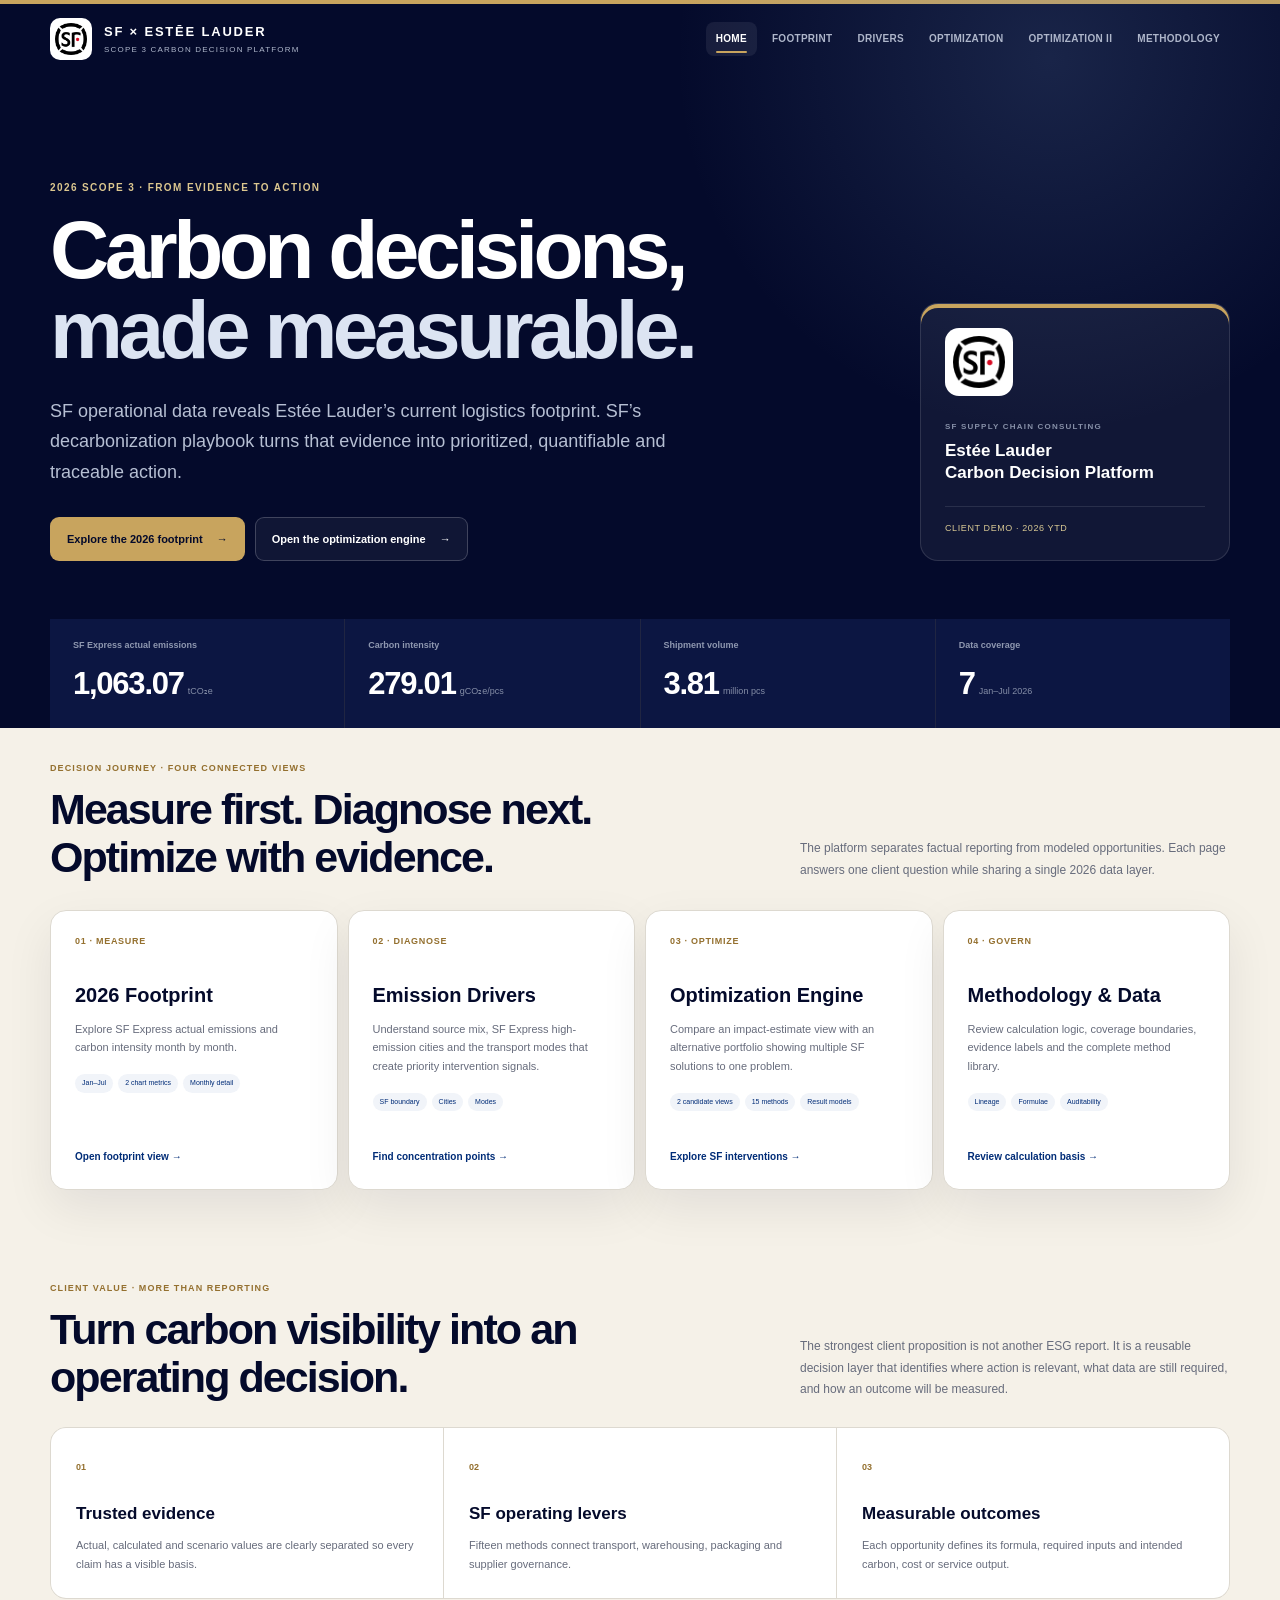
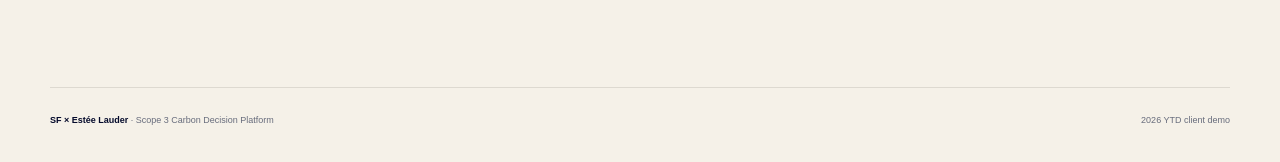
==== commit 265cc63b: "Add alternative optimization portfolio view" ====
--- a/index.html
+++ b/index.html
@@ -20,6 +20,7 @@
           <a href="overview.html">Footprint</a>
           <a href="drivers.html">Drivers</a>
           <a href="optimization.html">Optimization</a>
+          <a href="optimization-2.html">Optimization II</a>
           <a href="methodology.html">Methodology</a>
         </div>
       </nav>
@@ -68,15 +69,15 @@
         <a class="module-card" href="drivers.html">
           <span class="module-number">02 · DIAGNOSE</span>
           <h3>Emission Drivers</h3>
-          <p>Understand SF Express high-emission cities, transport modes and critical scenario-data gaps.</p>
+          <p>Understand source mix, SF Express high-emission cities and the transport modes that create priority intervention signals.</p>
           <div class="module-meta"><span>SF boundary</span><span>Cities</span><span>Modes</span></div>
           <span class="module-link">Find concentration points →</span>
         </a>
         <a class="module-card" href="optimization.html">
           <span class="module-number">03 · OPTIMIZE</span>
           <h3>Optimization Engine</h3>
-          <p>Connect observed data signals to five SF levers and fifteen operational decarbonization methods.</p>
-          <div class="module-meta"><span>5 levers</span><span>15 methods</span><span>Result models</span></div>
+          <p>Compare an impact-estimate view with an alternative portfolio showing multiple SF solutions to one problem.</p>
+          <div class="module-meta"><span>2 candidate views</span><span>15 methods</span><span>Result models</span></div>
           <span class="module-link">Explore SF interventions →</span>
         </a>
         <a class="module-card" href="methodology.html">
--- a/assets/site.css
+++ b/assets/site.css
@@ -396,6 +396,48 @@
 .playbook-map article div { display: flex; gap: 5px; margin-top: 10px; }
 .playbook-map i { width: 8px; height: 8px; display: block; border-radius: 50%; background: var(--gold); }
 
+.variant-switch { padding: 6px; display: flex; align-items: center; gap: 6px; border: 1px solid var(--line); border-radius: 12px; background: #fff; box-shadow: 0 8px 24px rgba(4, 10, 43, 0.05); }
+.variant-switch > span { margin: 0 auto 0 10px; color: var(--gold-deep); font-size: 8px; font-weight: 800; letter-spacing: 0.7px; text-transform: uppercase; }
+.variant-switch a { padding: 9px 13px; color: var(--muted); border-radius: 8px; font-size: 9px; text-decoration: none; }
+.variant-switch a b { margin-right: 5px; color: var(--navy); }
+.variant-switch a.active { color: #fff; background: var(--navy); }
+.variant-switch a.active b { color: #d9c994; }
+.variant-switch + .match-flow, .variant-switch + .portfolio-stage { margin-top: 14px; }
+
+.portfolio-stage { display: grid; grid-template-columns: minmax(250px, 0.72fr) 92px minmax(0, 1.75fr); gap: 14px; align-items: stretch; }
+.challenge-core { padding: 30px; display: flex; flex-direction: column; color: #fff; border-radius: 18px; background: var(--navy); box-shadow: var(--shadow); }
+.challenge-core > span { color: #d9c994; font-size: 8px; font-weight: 800; letter-spacing: 0.8px; text-transform: uppercase; }
+.challenge-core h2 { margin: 12px 0 0; color: #fff; font-size: 29px; letter-spacing: -0.045em; line-height: 1.08; }
+.challenge-number { margin-top: 42px; padding: 19px 0; border-top: 1px solid rgba(255, 255, 255, 0.12); border-bottom: 1px solid rgba(255, 255, 255, 0.12); }
+.challenge-number strong, .challenge-number small { display: block; }
+.challenge-number strong { color: var(--gold); font-size: 38px; letter-spacing: -0.05em; }
+.challenge-number small { margin-top: 2px; color: #aeb6ca; font-size: 8px; text-transform: uppercase; }
+.challenge-core p { margin: auto 0 0; padding-top: 28px; color: #b6bfd3; font-size: 11px; line-height: 1.65; }
+.portfolio-connector { position: relative; display: flex; align-items: center; justify-content: center; flex-direction: column; gap: 12px; color: var(--gold-deep); text-align: center; }
+.portfolio-connector::before { position: absolute; left: 0; right: 0; top: 50%; content: ""; border-top: 1px solid rgba(148, 112, 47, 0.4); }
+.portfolio-connector span, .portfolio-connector i { position: relative; z-index: 1; background: var(--ivory); }
+.portfolio-connector span { padding: 5px; font-size: 7px; font-weight: 800; letter-spacing: 0.7px; line-height: 1.4; }
+.portfolio-connector i { padding: 0 5px; font-size: 19px; font-style: normal; }
+.solution-paths { display: grid; grid-template-columns: 1fr 1fr; gap: 10px; }
+.solution-path { min-width: 0; padding: 22px; display: grid; grid-template-columns: 38px minmax(0, 1fr); gap: 15px; border: 1px solid var(--line); border-top: 3px solid var(--gold); border-radius: 14px; background: #fff; box-shadow: var(--shadow); }
+.solution-path:nth-child(2), .solution-path:nth-child(4) { border-top-color: var(--blue-3); }
+.path-number { width: 36px; height: 36px; display: grid; place-items: center; color: var(--navy); border-radius: 50%; background: var(--champagne); font-size: 10px; font-weight: 800; }
+.solution-path small { color: var(--gold-deep); font-size: 7px; font-weight: 800; letter-spacing: 0.7px; }
+.solution-path h2 { margin: 6px 0 0; color: var(--navy); font-size: 17px; letter-spacing: -0.025em; line-height: 1.25; }
+.solution-path p { margin: 9px 0 0; color: var(--muted); font-size: 9px; line-height: 1.55; }
+.path-tags { display: flex; flex-wrap: wrap; gap: 5px; margin-top: 15px; }
+.path-tags span { padding: 4px 7px; color: var(--blue); border-radius: 999px; background: var(--powder-2); font-size: 7px; }
+.selection-framework { margin-top: clamp(54px, 7vw, 78px); }
+.decision-lenses { display: grid; grid-template-columns: repeat(4, minmax(0, 1fr)); gap: 9px; margin-top: 24px; }
+.decision-lenses article { min-height: 150px; padding: 20px; border: 1px solid var(--line); border-radius: 13px; background: #fff; }
+.decision-lenses span { color: var(--gold-deep); font-size: 9px; font-weight: 800; }
+.decision-lenses strong { display: block; margin-top: 24px; color: var(--navy); font-size: 14px; }
+.decision-lenses p { margin: 7px 0 0; color: var(--muted); font-size: 9px; line-height: 1.55; }
+.portfolio-note { margin-top: 12px; padding: 18px 20px; display: grid; grid-template-columns: auto minmax(0, 1fr) auto; gap: 22px; align-items: center; color: #fff; border-radius: 13px; background: var(--navy); }
+.portfolio-note span { color: #d9c994; font-size: 8px; font-weight: 800; text-transform: uppercase; }
+.portfolio-note strong { font-size: 11px; }
+.portfolio-note a { color: #d9c994; font-size: 9px; font-weight: 800; text-decoration: none; }
+
 .methodology-flow { display: grid; grid-template-columns: repeat(5, minmax(0, 1fr)); gap: 8px; margin-top: 25px; }
 .flow-step { position: relative; min-height: 165px; padding: 19px; color: #fff; border-radius: 14px; background: var(--navy); }
 .flow-step:not(:last-child)::after { position: absolute; top: 50%; right: -9px; z-index: 2; content: "→"; color: var(--gold-deep); transform: translateY(-50%); }
@@ -439,6 +481,8 @@
   .match-visual { grid-template-columns: 1fr; justify-items: center; }
   .match-route { width: 100%; }
   .playbook-overview { grid-template-columns: 1fr; }
+  .portfolio-stage { grid-template-columns: minmax(240px, 0.65fr) 65px minmax(0, 1.35fr); }
+  .solution-paths { grid-template-columns: 1fr; }
   .coverage-grid, .method-library { grid-template-columns: repeat(3, minmax(0, 1fr)); }
   .methodology-flow { grid-template-columns: repeat(3, minmax(0, 1fr)); }
   .flow-step::after { display: none; }
@@ -476,6 +520,15 @@
   .playbook-map { grid-template-columns: repeat(5, minmax(100px, 1fr)); overflow-x: auto; }
   .estimate-equation { grid-template-columns: 1fr; }
   .estimate-equation > b { display: none; }
+  .variant-switch { overflow-x: auto; }
+  .variant-switch > span, .variant-switch a { flex: 0 0 auto; }
+  .portfolio-stage { grid-template-columns: 1fr; }
+  .portfolio-connector { min-height: 54px; }
+  .portfolio-connector::before { top: 0; bottom: 0; left: 50%; right: auto; border-top: 0; border-left: 1px solid rgba(148, 112, 47, 0.4); }
+  .portfolio-connector i { transform: rotate(90deg); }
+  .solution-paths { grid-template-columns: 1fr 1fr; }
+  .decision-lenses { grid-template-columns: 1fr 1fr; }
+  .portfolio-note { grid-template-columns: 1fr; gap: 7px; }
   .methodology-flow { grid-template-columns: 1fr 1fr; }
   .site-footer { align-items: flex-start; flex-direction: column; gap: 8px; }
 }
@@ -503,4 +556,6 @@
   .match-result-head { flex-direction: column; }
   .outcome-line { grid-template-columns: 1fr; }
   .estimate-head, .estimate-foot { align-items: flex-start; flex-direction: column; }
+  .solution-paths, .decision-lenses { grid-template-columns: 1fr; }
+  .challenge-core { min-height: 380px; }
 }
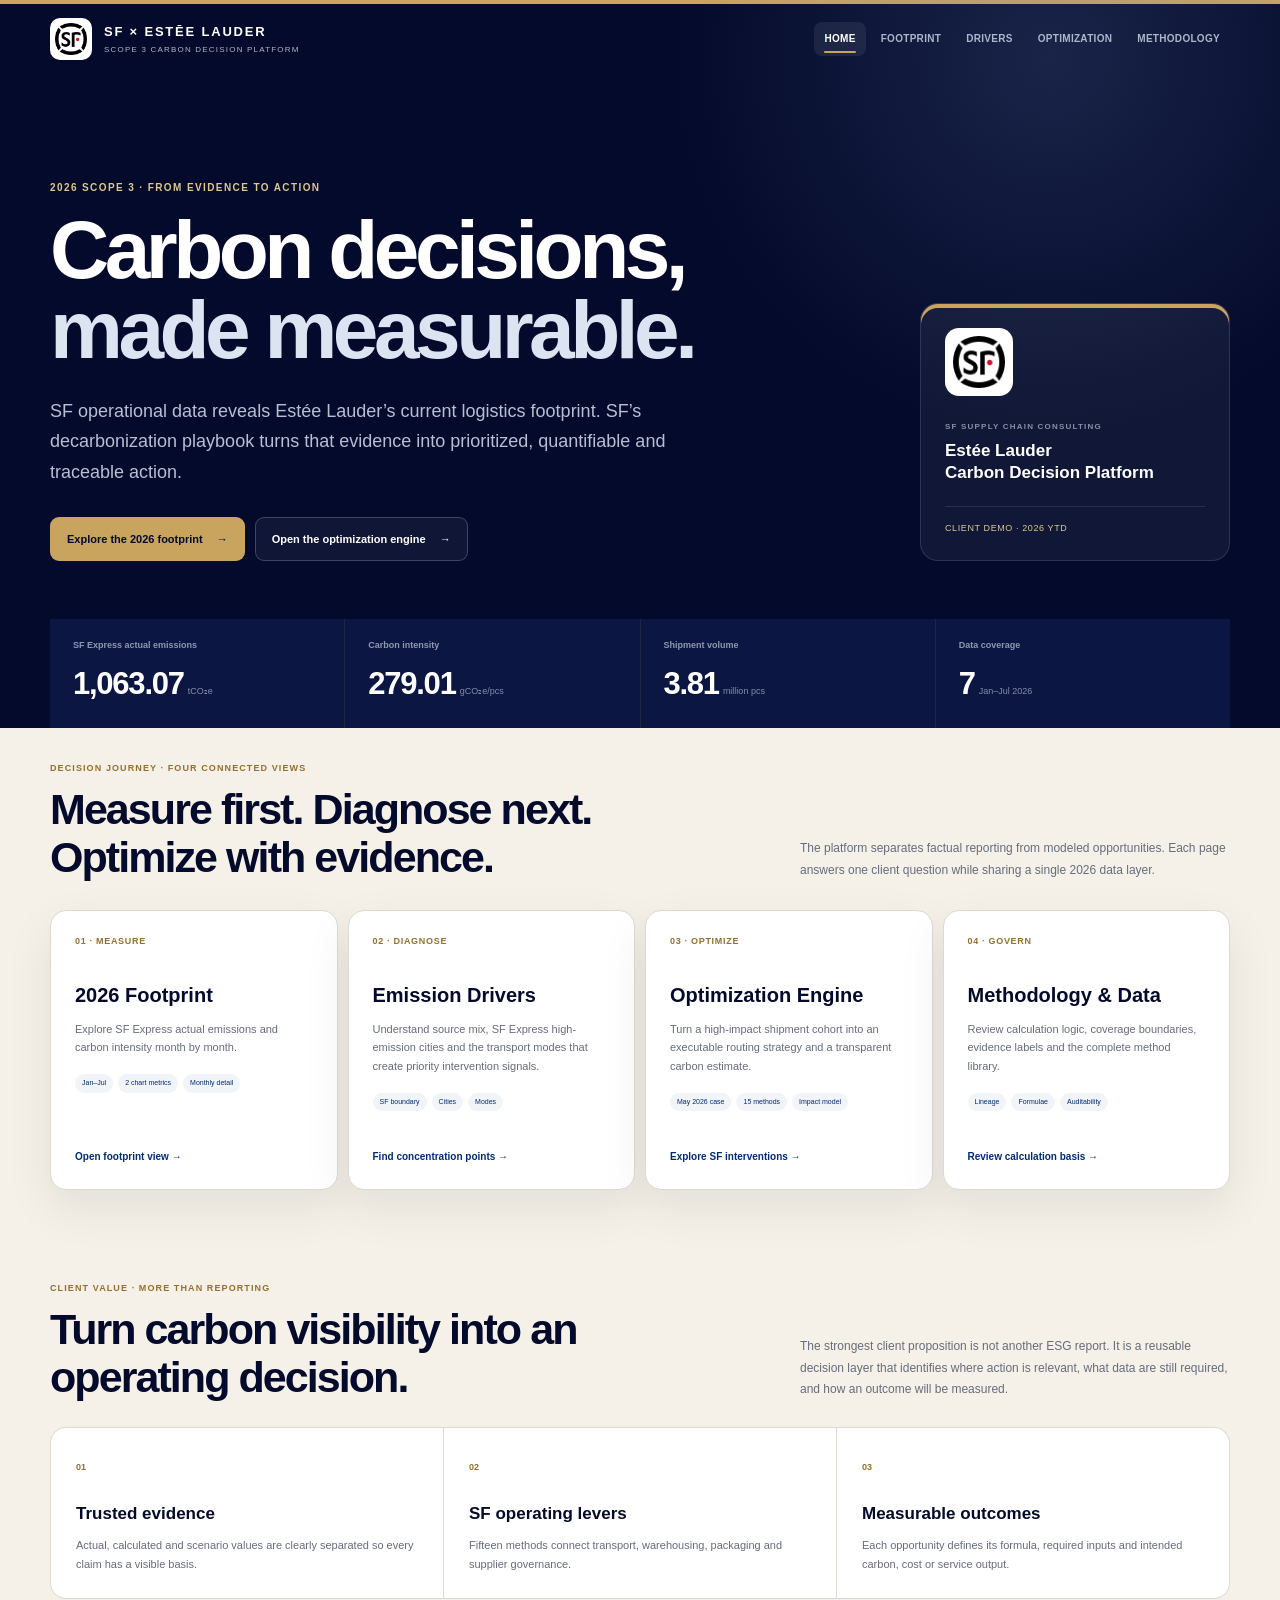
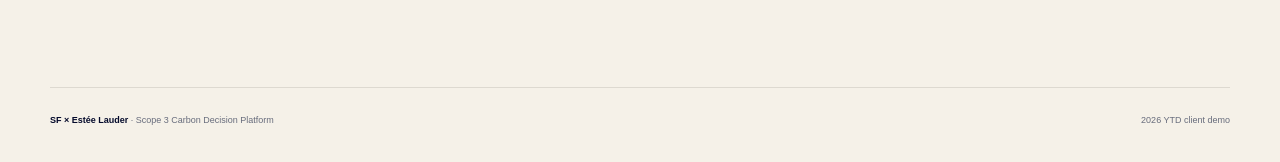
==== commit 47cccbe5: "Remove the alternative optimization view" ====
--- a/index.html
+++ b/index.html
@@ -5,7 +5,7 @@
   <meta name="viewport" content="width=device-width, initial-scale=1.0">
   <meta name="description" content="Estée Lauder and SF Supply Chain 2026 Scope 3 carbon decision dashboard.">
   <title>Estée Lauder × SF · Scope 3 Carbon Decision Platform</title>
-  <link rel="stylesheet" href="assets/site.css">
+  <link rel="stylesheet" href="assets/site.css?v=20260902c">
 </head>
 <body class="portal-page">
   <header class="site-header">
@@ -20,7 +20,6 @@
           <a href="overview.html">Footprint</a>
           <a href="drivers.html">Drivers</a>
           <a href="optimization.html">Optimization</a>
-          <a href="optimization-2.html">Optimization II</a>
           <a href="methodology.html">Methodology</a>
         </div>
       </nav>
@@ -76,8 +75,8 @@
         <a class="module-card" href="optimization.html">
           <span class="module-number">03 · OPTIMIZE</span>
           <h3>Optimization Engine</h3>
-          <p>Compare an impact-estimate view with an alternative portfolio showing multiple SF solutions to one problem.</p>
-          <div class="module-meta"><span>2 candidate views</span><span>15 methods</span><span>Result models</span></div>
+          <p>Turn a high-impact shipment cohort into an executable routing strategy and a transparent carbon estimate.</p>
+          <div class="module-meta"><span>May 2026 case</span><span>15 methods</span><span>Impact model</span></div>
           <span class="module-link">Explore SF interventions →</span>
         </a>
         <a class="module-card" href="methodology.html">
--- a/assets/site.css
+++ b/assets/site.css
@@ -84,6 +84,7 @@
 .partnership-card small { display: block; margin-top: 22px; padding-top: 15px; border-top: 1px solid rgba(255, 255, 255, 0.1); color: #d9c994; font-size: 9px; letter-spacing: 0.6px; text-transform: uppercase; }
 
 .hero-kpis { display: grid; grid-template-columns: repeat(4, minmax(0, 1fr)); gap: 1px; background: rgba(255, 255, 255, 0.11); }
+.hero-kpis.three-up { grid-template-columns: repeat(3, minmax(0, 1fr)); }
 .hero-kpis article { padding: 20px 23px; background: var(--navy-soft); }
 .hero-kpis span { display: block; color: #8f98b0; font-size: 9px; font-weight: 700; }
 .hero-kpis strong { display: inline-block; margin-top: 7px; color: #fff; font-size: clamp(23px, 2.5vw, 31px); letter-spacing: -0.04em; }
@@ -164,6 +165,38 @@
 .insight-card { padding: 18px; border-left: 3px solid var(--gold); border-radius: 0 10px 10px 0; background: #fbf6ea; }
 .insight-card strong { color: var(--navy); font-size: 17px; }
 .insight-card p { margin: 6px 0 0; color: var(--muted); font-size: 10px; line-height: 1.6; }
+
+.intensity-diagnostic { display: grid; grid-template-columns: minmax(0, 1.2fr) minmax(310px, 0.8fr); gap: 14px; margin-top: 26px; }
+.intensity-compare, .intensity-reading { min-height: 330px; }
+.intensity-months { margin-top: 19px; display: grid; grid-template-columns: 1fr auto 1fr; gap: 12px; align-items: center; }
+.intensity-months > b { color: var(--gold-deep); font-size: 21px; }
+.month-snapshot { padding: 20px; border-radius: 12px; background: var(--powder-2); }
+.month-snapshot.is-high { background: #faf3e4; }
+.month-snapshot span, .month-snapshot strong, .month-snapshot small { display: block; }
+.month-snapshot span { color: var(--gold-deep); font-size: 8px; font-weight: 800; letter-spacing: 0.5px; }
+.month-snapshot strong { margin-top: 16px; color: var(--navy); font-size: 32px; letter-spacing: -0.05em; }
+.month-snapshot small { margin-top: 3px; color: var(--muted); font-size: 9px; }
+.growth-strip { margin-top: 12px; display: grid; grid-template-columns: repeat(3, minmax(0, 1fr)); gap: 1px; overflow: hidden; border: 1px solid var(--soft-line); border-radius: 10px; background: var(--soft-line); }
+.growth-strip div { padding: 12px; background: #fff; }
+.growth-strip span, .growth-strip strong { display: block; }
+.growth-strip span { color: var(--muted); font-size: 7px; text-transform: uppercase; }
+.growth-strip strong { margin-top: 3px; color: var(--blue); font-size: 14px; }
+.intensity-formula { margin-top: 19px; padding: 13px; display: grid; grid-template-columns: 1fr auto 1fr; gap: 7px; align-items: center; color: var(--navy); border-radius: 10px; background: var(--powder-2); text-align: center; }
+.intensity-formula span { font-size: 7px; font-weight: 800; }
+.intensity-formula b { color: var(--gold-deep); }
+.intensity-formula strong { grid-column: 1 / -1; padding-top: 8px; color: var(--blue); border-top: 1px solid var(--soft-line); font-size: 10px; }
+.intensity-reading h3 { margin-top: 20px; font-size: 17px; }
+.intensity-reading > p { margin: 7px 0 0; color: var(--muted); font-size: 10px; line-height: 1.65; }
+.evidence-pill { margin-top: 17px; padding: 13px; display: grid; grid-template-columns: auto 1fr; gap: 10px; align-items: center; border-left: 3px solid var(--gold); border-radius: 0 9px 9px 0; background: #faf3e4; }
+.evidence-pill strong { color: var(--navy); font-size: 18px; }
+.evidence-pill span { color: var(--muted); font-size: 8px; line-height: 1.45; }
+.intensity-levers { display: grid; grid-template-columns: repeat(4, minmax(0, 1fr)); gap: 9px; margin-top: 14px; }
+.intensity-levers article { min-height: 138px; padding: 18px; border: 1px solid var(--line); border-radius: 12px; background: #fff; }
+.intensity-levers span { color: var(--gold-deep); font-size: 8px; font-weight: 800; }
+.intensity-levers strong { display: block; margin-top: 20px; color: var(--navy); font-size: 13px; }
+.intensity-levers p { margin: 6px 0 0; color: var(--muted); font-size: 9px; line-height: 1.5; }
+.intensity-caveat { margin: 10px 0 0; padding: 15px 18px; color: var(--muted); border-radius: 10px; background: #faf7f0; font-size: 9px; line-height: 1.6; }
+.intensity-caveat strong { color: var(--navy); }
 
 .relationship-band { margin-top: 14px; padding: 22px; display: grid; grid-template-columns: 1fr auto 1fr auto 1fr; align-items: center; gap: 15px; border-radius: 16px; color: #fff; background: var(--navy); }
 .relationship-band article { min-width: 0; }
@@ -396,48 +429,6 @@
 .playbook-map article div { display: flex; gap: 5px; margin-top: 10px; }
 .playbook-map i { width: 8px; height: 8px; display: block; border-radius: 50%; background: var(--gold); }
 
-.variant-switch { padding: 6px; display: flex; align-items: center; gap: 6px; border: 1px solid var(--line); border-radius: 12px; background: #fff; box-shadow: 0 8px 24px rgba(4, 10, 43, 0.05); }
-.variant-switch > span { margin: 0 auto 0 10px; color: var(--gold-deep); font-size: 8px; font-weight: 800; letter-spacing: 0.7px; text-transform: uppercase; }
-.variant-switch a { padding: 9px 13px; color: var(--muted); border-radius: 8px; font-size: 9px; text-decoration: none; }
-.variant-switch a b { margin-right: 5px; color: var(--navy); }
-.variant-switch a.active { color: #fff; background: var(--navy); }
-.variant-switch a.active b { color: #d9c994; }
-.variant-switch + .match-flow, .variant-switch + .portfolio-stage { margin-top: 14px; }
-
-.portfolio-stage { display: grid; grid-template-columns: minmax(250px, 0.72fr) 92px minmax(0, 1.75fr); gap: 14px; align-items: stretch; }
-.challenge-core { padding: 30px; display: flex; flex-direction: column; color: #fff; border-radius: 18px; background: var(--navy); box-shadow: var(--shadow); }
-.challenge-core > span { color: #d9c994; font-size: 8px; font-weight: 800; letter-spacing: 0.8px; text-transform: uppercase; }
-.challenge-core h2 { margin: 12px 0 0; color: #fff; font-size: 29px; letter-spacing: -0.045em; line-height: 1.08; }
-.challenge-number { margin-top: 42px; padding: 19px 0; border-top: 1px solid rgba(255, 255, 255, 0.12); border-bottom: 1px solid rgba(255, 255, 255, 0.12); }
-.challenge-number strong, .challenge-number small { display: block; }
-.challenge-number strong { color: var(--gold); font-size: 38px; letter-spacing: -0.05em; }
-.challenge-number small { margin-top: 2px; color: #aeb6ca; font-size: 8px; text-transform: uppercase; }
-.challenge-core p { margin: auto 0 0; padding-top: 28px; color: #b6bfd3; font-size: 11px; line-height: 1.65; }
-.portfolio-connector { position: relative; display: flex; align-items: center; justify-content: center; flex-direction: column; gap: 12px; color: var(--gold-deep); text-align: center; }
-.portfolio-connector::before { position: absolute; left: 0; right: 0; top: 50%; content: ""; border-top: 1px solid rgba(148, 112, 47, 0.4); }
-.portfolio-connector span, .portfolio-connector i { position: relative; z-index: 1; background: var(--ivory); }
-.portfolio-connector span { padding: 5px; font-size: 7px; font-weight: 800; letter-spacing: 0.7px; line-height: 1.4; }
-.portfolio-connector i { padding: 0 5px; font-size: 19px; font-style: normal; }
-.solution-paths { display: grid; grid-template-columns: 1fr 1fr; gap: 10px; }
-.solution-path { min-width: 0; padding: 22px; display: grid; grid-template-columns: 38px minmax(0, 1fr); gap: 15px; border: 1px solid var(--line); border-top: 3px solid var(--gold); border-radius: 14px; background: #fff; box-shadow: var(--shadow); }
-.solution-path:nth-child(2), .solution-path:nth-child(4) { border-top-color: var(--blue-3); }
-.path-number { width: 36px; height: 36px; display: grid; place-items: center; color: var(--navy); border-radius: 50%; background: var(--champagne); font-size: 10px; font-weight: 800; }
-.solution-path small { color: var(--gold-deep); font-size: 7px; font-weight: 800; letter-spacing: 0.7px; }
-.solution-path h2 { margin: 6px 0 0; color: var(--navy); font-size: 17px; letter-spacing: -0.025em; line-height: 1.25; }
-.solution-path p { margin: 9px 0 0; color: var(--muted); font-size: 9px; line-height: 1.55; }
-.path-tags { display: flex; flex-wrap: wrap; gap: 5px; margin-top: 15px; }
-.path-tags span { padding: 4px 7px; color: var(--blue); border-radius: 999px; background: var(--powder-2); font-size: 7px; }
-.selection-framework { margin-top: clamp(54px, 7vw, 78px); }
-.decision-lenses { display: grid; grid-template-columns: repeat(4, minmax(0, 1fr)); gap: 9px; margin-top: 24px; }
-.decision-lenses article { min-height: 150px; padding: 20px; border: 1px solid var(--line); border-radius: 13px; background: #fff; }
-.decision-lenses span { color: var(--gold-deep); font-size: 9px; font-weight: 800; }
-.decision-lenses strong { display: block; margin-top: 24px; color: var(--navy); font-size: 14px; }
-.decision-lenses p { margin: 7px 0 0; color: var(--muted); font-size: 9px; line-height: 1.55; }
-.portfolio-note { margin-top: 12px; padding: 18px 20px; display: grid; grid-template-columns: auto minmax(0, 1fr) auto; gap: 22px; align-items: center; color: #fff; border-radius: 13px; background: var(--navy); }
-.portfolio-note span { color: #d9c994; font-size: 8px; font-weight: 800; text-transform: uppercase; }
-.portfolio-note strong { font-size: 11px; }
-.portfolio-note a { color: #d9c994; font-size: 9px; font-weight: 800; text-decoration: none; }
-
 .methodology-flow { display: grid; grid-template-columns: repeat(5, minmax(0, 1fr)); gap: 8px; margin-top: 25px; }
 .flow-step { position: relative; min-height: 165px; padding: 19px; color: #fff; border-radius: 14px; background: var(--navy); }
 .flow-step:not(:last-child)::after { position: absolute; top: 50%; right: -9px; z-index: 2; content: "→"; color: var(--gold-deep); transform: translateY(-50%); }
@@ -475,14 +466,14 @@
   .portal-hero, .page-hero { grid-template-columns: 1fr 245px; gap: 35px; }
   .module-grid { grid-template-columns: 1fr 1fr; }
   .overview-layout, .driver-overview { grid-template-columns: 1fr; }
+  .intensity-diagnostic { grid-template-columns: 1fr; }
+  .intensity-compare, .intensity-reading { min-height: 0; }
   .engine-layout { grid-template-columns: 1fr 1fr; }
   .opportunity-card { position: static; grid-column: 1 / -1; }
   .priority-engine { grid-template-columns: minmax(300px, 0.8fr) minmax(0, 1.2fr); }
   .match-visual { grid-template-columns: 1fr; justify-items: center; }
   .match-route { width: 100%; }
   .playbook-overview { grid-template-columns: 1fr; }
-  .portfolio-stage { grid-template-columns: minmax(240px, 0.65fr) 65px minmax(0, 1.35fr); }
-  .solution-paths { grid-template-columns: 1fr; }
   .coverage-grid, .method-library { grid-template-columns: repeat(3, minmax(0, 1fr)); }
   .methodology-flow { grid-template-columns: repeat(3, minmax(0, 1fr)); }
   .flow-step::after { display: none; }
@@ -496,10 +487,11 @@
   .nav-links a { flex: 0 0 auto; }
   .portal-hero, .page-hero { grid-template-columns: 1fr; padding-top: 52px; }
   .partnership-card, .data-stamp { max-width: 360px; }
-  .hero-kpis { grid-template-columns: 1fr 1fr; }
+  .hero-kpis, .hero-kpis.three-up { grid-template-columns: 1fr 1fr; }
   .section-intro { grid-template-columns: 1fr; gap: 16px; }
   .section-heading { align-items: flex-start; flex-direction: column; gap: 13px; }
   .value-strip, .insight-row { grid-template-columns: 1fr; }
+  .intensity-levers { grid-template-columns: 1fr 1fr; }
   .relationship-band { grid-template-columns: 1fr; }
   .relationship-band b { display: none; }
   .relationship-band small { text-align: left; }
@@ -520,15 +512,6 @@
   .playbook-map { grid-template-columns: repeat(5, minmax(100px, 1fr)); overflow-x: auto; }
   .estimate-equation { grid-template-columns: 1fr; }
   .estimate-equation > b { display: none; }
-  .variant-switch { overflow-x: auto; }
-  .variant-switch > span, .variant-switch a { flex: 0 0 auto; }
-  .portfolio-stage { grid-template-columns: 1fr; }
-  .portfolio-connector { min-height: 54px; }
-  .portfolio-connector::before { top: 0; bottom: 0; left: 50%; right: auto; border-top: 0; border-left: 1px solid rgba(148, 112, 47, 0.4); }
-  .portfolio-connector i { transform: rotate(90deg); }
-  .solution-paths { grid-template-columns: 1fr 1fr; }
-  .decision-lenses { grid-template-columns: 1fr 1fr; }
-  .portfolio-note { grid-template-columns: 1fr; gap: 7px; }
   .methodology-flow { grid-template-columns: 1fr 1fr; }
   .site-footer { align-items: flex-start; flex-direction: column; gap: 8px; }
 }
@@ -538,11 +521,14 @@
   .brand-copy strong { font-size: 11px; }
   .portal-hero h1 { font-size: 46px; }
   .page-hero h1 { font-size: 42px; }
-  .hero-kpis, .module-grid, .coverage-grid, .method-library, .formula-grid, .label-grid, .methodology-flow { grid-template-columns: 1fr; }
+  .hero-kpis, .hero-kpis.three-up, .module-grid, .coverage-grid, .method-library, .formula-grid, .label-grid, .methodology-flow { grid-template-columns: 1fr; }
   .chart-head { align-items: flex-start; flex-direction: column; }
   .metric-switch { max-width: 100%; overflow-x: auto; }
   .month-chart { height: 270px; gap: 2px; }
   .selected-grid { grid-template-columns: 1fr; }
+  .intensity-months { grid-template-columns: 1fr; }
+  .intensity-months > b { display: none; }
+  .growth-strip, .intensity-levers { grid-template-columns: 1fr; }
   .mode-layout { grid-template-columns: 1fr; }
   .lever-tabs { grid-template-columns: 1fr 1fr; }
   .signal-button, .method-button { grid-template-columns: 28px minmax(0, 1fr); }
@@ -556,6 +542,167 @@
   .match-result-head { flex-direction: column; }
   .outcome-line { grid-template-columns: 1fr; }
   .estimate-head, .estimate-foot { align-items: flex-start; flex-direction: column; }
-  .solution-paths, .decision-lenses { grid-template-columns: 1fr; }
-  .challenge-core { min-height: 380px; }
-}
+}
+
+/* Quantified routing case */
+.precision-hero h1 { max-width: 900px; }
+.sample-rationale { margin-top: 14px; padding: 18px 22px; display: grid; grid-template-columns: 165px minmax(0, 1fr) auto; gap: 22px; align-items: center; border: 1px solid rgba(200, 164, 94, 0.45); border-left: 4px solid var(--gold); border-radius: 14px; background: #fff; box-shadow: var(--shadow); }
+.sample-rationale-title span, .sample-rationale-title strong { display: block; }
+.sample-rationale-title span { color: var(--gold-deep); font-size: 10px; font-weight: 800; letter-spacing: 0.8px; text-transform: uppercase; }
+.sample-rationale-title strong { margin-top: 4px; color: var(--navy); font-size: 16px; }
+.sample-rationale p { margin: 0; color: var(--muted); font-size: 11px; line-height: 1.6; }
+.sample-rationale p b { color: var(--navy); }
+.sample-rationale-facts { display: grid; grid-template-columns: auto auto; gap: 18px; }
+.sample-rationale-facts span { color: var(--muted); font-size: 10px; white-space: nowrap; }
+.sample-rationale-facts b { display: block; color: var(--blue); font-size: 18px; line-height: 1.15; }
+.precision-signal { margin-top: 14px; padding: 30px; }
+.precision-section-head { display: flex; align-items: flex-end; justify-content: space-between; gap: 28px; }
+.precision-section-head > div:first-child > span { color: var(--gold-deep); font-size: 10px; font-weight: 800; letter-spacing: 0.8px; text-transform: uppercase; }
+.precision-section-head h2 { max-width: 720px; margin: 7px 0 0; color: var(--navy); font-size: clamp(26px, 3vw, 38px); letter-spacing: -0.045em; line-height: 1.1; }
+.precision-section-head.compact { align-items: flex-start; }
+.precision-section-head.compact h2 { font-size: 27px; }
+.evidence-badge { min-width: 175px; padding: 12px 14px; display: grid; grid-template-columns: 9px minmax(0, 1fr); column-gap: 8px; align-items: center; border: 1px solid var(--soft-line); border-radius: 11px; background: var(--cream); }
+.evidence-badge i { width: 8px; height: 8px; grid-row: 1 / 3; border-radius: 50%; background: var(--success); box-shadow: 0 0 0 4px rgba(46, 105, 90, 0.1); }
+.evidence-badge span { color: var(--muted); font-size: 9px; font-weight: 800; letter-spacing: 0.5px; text-transform: uppercase; }
+.evidence-badge strong { color: var(--navy); font-size: 11px; }
+.signal-layout { margin-top: 27px; display: grid; grid-template-columns: minmax(0, 0.9fr) minmax(0, 1.1fr); gap: 12px; }
+.concentration-panel, .intensity-benchmark { min-width: 0; padding: 23px; border: 1px solid var(--soft-line); border-radius: 14px; background: var(--cream); }
+.panel-kicker { display: flex; align-items: center; justify-content: space-between; gap: 15px; }
+.panel-kicker span { color: var(--gold-deep); font-size: 10px; font-weight: 800; letter-spacing: 0.6px; text-transform: uppercase; }
+.panel-kicker strong { color: var(--navy); font-size: 11px; }
+.cohort-identity { margin-top: 17px; padding: 15px 16px; border-left: 3px solid var(--gold); border-radius: 0 9px 9px 0; background: #fff; }
+.cohort-identity span, .cohort-identity strong, .cohort-identity small { display: block; }
+.cohort-identity span { color: var(--muted); font-size: 9px; font-weight: 800; letter-spacing: 0.5px; text-transform: uppercase; }
+.cohort-identity strong { margin-top: 4px; color: var(--navy); font-size: 18px; }
+.cohort-identity small { margin-top: 3px; color: var(--gold-deep); font-size: 10px; font-weight: 700; }
+.concentration-bars { margin-top: 18px; display: grid; gap: 15px; }
+.concentration-row > div:first-child, .benchmark-row > div:first-child { display: flex; align-items: baseline; justify-content: space-between; gap: 14px; }
+.concentration-row span, .benchmark-row span { color: var(--muted); font-size: 12px; font-weight: 700; }
+.concentration-row strong, .benchmark-row strong { color: var(--navy); font-size: 18px; letter-spacing: -0.025em; }
+.concentration-track, .benchmark-track { height: 9px; margin-top: 7px; overflow: hidden; border-radius: 999px; background: #e3e6ec; }
+.concentration-track i, .benchmark-track i { width: var(--share); height: 100%; display: block; border-radius: inherit; background: var(--blue-3); }
+.concentration-row.is-carbon .concentration-track i { background: var(--gold); }
+.concentration-equation { margin-top: 18px; padding-top: 15px; display: grid; grid-template-columns: 1fr auto 1fr auto 1fr; gap: 9px; align-items: center; border-top: 1px solid var(--soft-line); }
+.concentration-equation div { min-width: 0; }
+.concentration-equation strong, .concentration-equation span { display: block; text-align: center; }
+.concentration-equation strong { color: var(--navy); font-size: 17px; }
+.concentration-equation span { margin-top: 2px; color: var(--muted); font-size: 8px; font-weight: 700; text-transform: uppercase; }
+.concentration-equation > b { color: var(--gold-deep); font-size: 15px; }
+.concentration-equation .is-result { padding: 7px; border-radius: 8px; background: var(--navy); }
+.concentration-equation .is-result strong { color: var(--gold); }
+.concentration-equation .is-result span { color: #aeb6ca; }
+.benchmark-list { margin-top: 20px; display: grid; gap: 13px; }
+.benchmark-track { height: 8px; }
+.benchmark-track i { width: max(var(--level), 8px); background: var(--blue-3); }
+.benchmark-row.is-primary .benchmark-track i { background: var(--gold); }
+.benchmark-row:not(.is-primary) strong { color: var(--blue); }
+.evidence-ribbon { margin-top: 12px; display: grid; grid-template-columns: repeat(4, minmax(0, 1fr)); overflow: hidden; border: 1px solid var(--soft-line); border-radius: 12px; }
+.evidence-ribbon > span { min-width: 0; padding: 16px; display: grid; grid-template-columns: 27px minmax(0, 1fr); align-items: center; column-gap: 10px; color: var(--muted); border-right: 1px solid var(--soft-line); font-size: 10px; line-height: 1.35; }
+.evidence-ribbon > span:last-child { border-right: 0; }
+.evidence-ribbon i { width: 27px; height: 27px; grid-row: 1 / 3; display: grid; place-items: center; color: var(--gold-deep); border-radius: 50%; background: var(--champagne); font-size: 8px; font-style: normal; font-weight: 800; }
+.evidence-ribbon b { color: var(--navy); font-size: 10px; }
+.precision-workbench { margin-top: 14px; display: grid; grid-template-columns: minmax(0, 0.92fr) minmax(0, 1.08fr); gap: 14px; align-items: stretch; }
+.routing-strategy, .impact-simulator { min-width: 0; padding: 28px; }
+.engine-chip, .scenario-chip { padding: 8px 11px; color: var(--blue); border-radius: 999px; background: var(--powder-2); font-size: 9px; letter-spacing: 0.5px; text-transform: uppercase; white-space: nowrap; }
+.routing-origin { margin-top: 24px; padding: 17px 19px; border: 1px solid rgba(200, 164, 94, 0.35); border-radius: 12px; background: #faf7f0; }
+.routing-origin span, .routing-origin strong, .routing-origin small { display: block; }
+.routing-origin span { color: var(--gold-deep); font-size: 9px; font-weight: 800; letter-spacing: 0.6px; text-transform: uppercase; }
+.routing-origin strong { margin-top: 6px; color: var(--navy); font-size: 19px; }
+.routing-origin small { margin-top: 4px; color: var(--muted); font-size: 11px; }
+.strategy-connector { height: 42px; display: flex; align-items: center; justify-content: center; flex-direction: column; color: var(--gold-deep); }
+.strategy-connector span { font-size: 8px; font-weight: 800; letter-spacing: 0.8px; }
+.strategy-connector i { margin-top: -2px; font-size: 15px; font-style: normal; }
+.strategy-options { display: grid; grid-template-columns: 1fr 1fr; gap: 9px; }
+.strategy-option { min-width: 0; padding: 18px; color: var(--ink); border: 1px solid var(--line); border-radius: 13px; background: #fff; text-align: left; cursor: pointer; transition: border-color 0.16s ease, box-shadow 0.16s ease, transform 0.16s ease; }
+.strategy-option:hover { transform: translateY(-2px); border-color: rgba(0, 44, 119, 0.35); }
+.strategy-option.active { color: #fff; border-color: var(--navy); background: var(--navy); box-shadow: 0 13px 28px rgba(4, 10, 43, 0.16); }
+.strategy-option > span, .strategy-option > strong, .strategy-option > small { display: block; }
+.strategy-option > span { color: var(--gold-deep); font-size: 9px; font-weight: 800; letter-spacing: 0.5px; text-transform: uppercase; }
+.strategy-option > strong { margin-top: 7px; color: var(--navy); font-size: 19px; line-height: 1.25; }
+.strategy-option > small { min-height: 46px; margin-top: 8px; color: var(--muted); font-size: 11px; line-height: 1.55; }
+.strategy-option > div { margin-top: 15px; padding-top: 13px; border-top: 1px solid var(--soft-line); }
+.strategy-option > div b, .strategy-option > div em { display: block; }
+.strategy-option > div b { color: var(--blue); font-size: 26px; letter-spacing: -0.04em; }
+.strategy-option > div em { color: var(--muted); font-size: 9px; font-style: normal; text-transform: uppercase; }
+.strategy-option.active > span, .strategy-option.active > div b { color: var(--gold); }
+.strategy-option.active > strong { color: #fff; }
+.strategy-option.active > small, .strategy-option.active > div em { color: #aeb6ca; }
+.strategy-option.active > div { border-color: rgba(255, 255, 255, 0.12); }
+.execution-guardrails { margin-top: 16px; display: grid; grid-template-columns: repeat(3, 1fr); gap: 6px; }
+.execution-guardrails span { padding: 10px 8px; display: flex; align-items: center; justify-content: center; gap: 6px; border-radius: 9px; background: var(--powder-2); }
+.execution-guardrails i { color: var(--success); font-size: 9px; font-style: normal; }
+.execution-guardrails b { color: var(--navy); font-size: 10px; }
+.share-control { margin-top: 24px; padding: 17px; border-radius: 12px; background: var(--powder-2); }
+.share-control > div:first-child { display: flex; align-items: center; justify-content: space-between; gap: 15px; }
+.share-control span { color: var(--muted); font-size: 10px; font-weight: 800; text-transform: uppercase; }
+.share-control output { color: var(--navy); font-size: 22px; font-weight: 800; letter-spacing: -0.04em; }
+#candidate-share { --range-progress: 20%; width: 100%; height: 5px; margin: 17px 0 0; appearance: none; border-radius: 999px; background: linear-gradient(90deg, var(--gold) 0 var(--range-progress), #d9dee8 var(--range-progress) 100%); cursor: pointer; }
+#candidate-share::-webkit-slider-thumb { width: 18px; height: 18px; appearance: none; border: 4px solid #fff; border-radius: 50%; background: var(--navy); box-shadow: 0 2px 8px rgba(4, 10, 43, 0.25); }
+#candidate-share::-moz-range-thumb { width: 11px; height: 11px; border: 4px solid #fff; border-radius: 50%; background: var(--navy); box-shadow: 0 2px 8px rgba(4, 10, 43, 0.25); }
+.share-presets { margin-top: 14px; display: grid; grid-template-columns: repeat(4, 1fr); gap: 5px; }
+.share-presets button { padding: 7px; color: var(--muted); border: 1px solid transparent; border-radius: 7px; background: #fff; font-size: 9px; font-weight: 800; cursor: pointer; }
+.share-presets button.active { color: #fff; background: var(--blue); }
+.impact-hero { margin-top: 12px; padding: 22px; color: #fff; border-radius: 14px; background: var(--navy); }
+.impact-hero > span { color: #d9c994; font-size: 10px; font-weight: 800; letter-spacing: 0.7px; text-transform: uppercase; }
+.impact-hero > strong { display: block; margin-top: 8px; color: #fff; font-size: 42px; letter-spacing: -0.055em; line-height: 1; }
+.impact-hero > strong small { color: var(--gold); font-size: 13px; letter-spacing: 0; }
+.impact-hero p { margin: 12px 0 0; color: #aeb6ca; font-size: 10px; }
+.impact-hero p b { color: #fff; }
+.impact-metrics { margin-top: 9px; display: grid; grid-template-columns: repeat(3, minmax(0, 1fr)); gap: 7px; }
+.impact-metrics article { min-width: 0; padding: 13px; border: 1px solid var(--soft-line); border-radius: 10px; background: #fff; }
+.impact-metrics span, .impact-metrics strong, .impact-metrics small { display: block; }
+.impact-metrics span { min-height: 23px; color: var(--muted); font-size: 9px; line-height: 1.3; text-transform: uppercase; }
+.impact-metrics strong { margin-top: 7px; color: var(--navy); font-size: 17px; line-height: 1.2; }
+.impact-metrics small { margin-top: 5px; color: var(--success); font-size: 9px; }
+.model-trace { margin-top: 13px; padding: 13px; display: grid; grid-template-columns: 1fr auto 1fr auto 1fr; gap: 9px; align-items: center; border-radius: 10px; background: var(--cream); }
+.model-trace div { min-width: 0; }
+.model-trace span, .model-trace strong, .model-trace small { display: block; }
+.model-trace span { color: var(--muted); font-size: 8px; text-transform: uppercase; }
+.model-trace strong { margin-top: 4px; color: var(--navy); font-size: 16px; }
+.model-trace small { color: var(--muted); font-size: 8px; }
+.model-trace > b { color: var(--gold-deep); }
+.model-trace .is-result strong { color: var(--blue); }
+.model-note { margin: 14px 0 0; display: flex; align-items: center; justify-content: space-between; gap: 12px; color: var(--muted); font-size: 9px; }
+.model-note b { color: var(--gold-deep); text-transform: uppercase; }
+
+/* Keep the compact two-column workbench while making the Scale panel presentation-safe. */
+.impact-simulator .precision-section-head > div:first-child > span { font-size: 10px; }
+.impact-simulator .share-control span { font-size: 11px; }
+.impact-simulator .share-presets button { min-height: 31px; font-size: 10px; }
+.impact-simulator .impact-hero > span { font-size: 11px; }
+.impact-simulator .impact-hero p { font-size: 12px; line-height: 1.45; }
+.impact-simulator .impact-metrics span { min-height: 27px; font-size: 10px; line-height: 1.35; }
+.impact-simulator .impact-metrics strong { font-size: 17px; }
+.impact-simulator .impact-metrics small { font-size: 10px; line-height: 1.35; }
+.impact-simulator .model-trace span { font-size: 10px; line-height: 1.3; }
+.impact-simulator .model-trace strong { font-size: 16px; }
+.impact-simulator .model-trace small { margin-top: 2px; font-size: 10px; }
+.impact-simulator .model-note { font-size: 11px; line-height: 1.45; }
+
+@media (max-width: 1000px) {
+  .precision-workbench { grid-template-columns: 1fr; }
+}
+
+@media (max-width: 760px) {
+  .sample-rationale { grid-template-columns: 1fr; gap: 13px; }
+  .sample-rationale-facts { justify-content: start; }
+  .signal-layout { grid-template-columns: 1fr; }
+  .evidence-ribbon { grid-template-columns: 1fr 1fr; }
+  .evidence-ribbon > span:nth-child(2) { border-right: 0; }
+  .evidence-ribbon > span:nth-child(-n+2) { border-bottom: 1px solid var(--soft-line); }
+}
+
+@media (max-width: 520px) {
+  .sample-rationale-facts { grid-template-columns: 1fr 1fr; gap: 12px; }
+  .precision-signal, .routing-strategy, .impact-simulator { padding: 21px; }
+  .precision-section-head { align-items: flex-start; flex-direction: column; }
+  .evidence-badge { width: 100%; }
+  .evidence-ribbon, .strategy-options, .execution-guardrails, .impact-metrics { grid-template-columns: 1fr; }
+  .evidence-ribbon > span { border-right: 0; border-bottom: 1px solid var(--soft-line); }
+  .evidence-ribbon > span:last-child { border-bottom: 0; }
+  .model-trace { grid-template-columns: 1fr; }
+  .model-trace > b { display: none; }
+  .model-note { align-items: flex-start; flex-direction: column; }
+  .concentration-equation { grid-template-columns: 1fr; }
+  .concentration-equation > b { display: none; }
+}
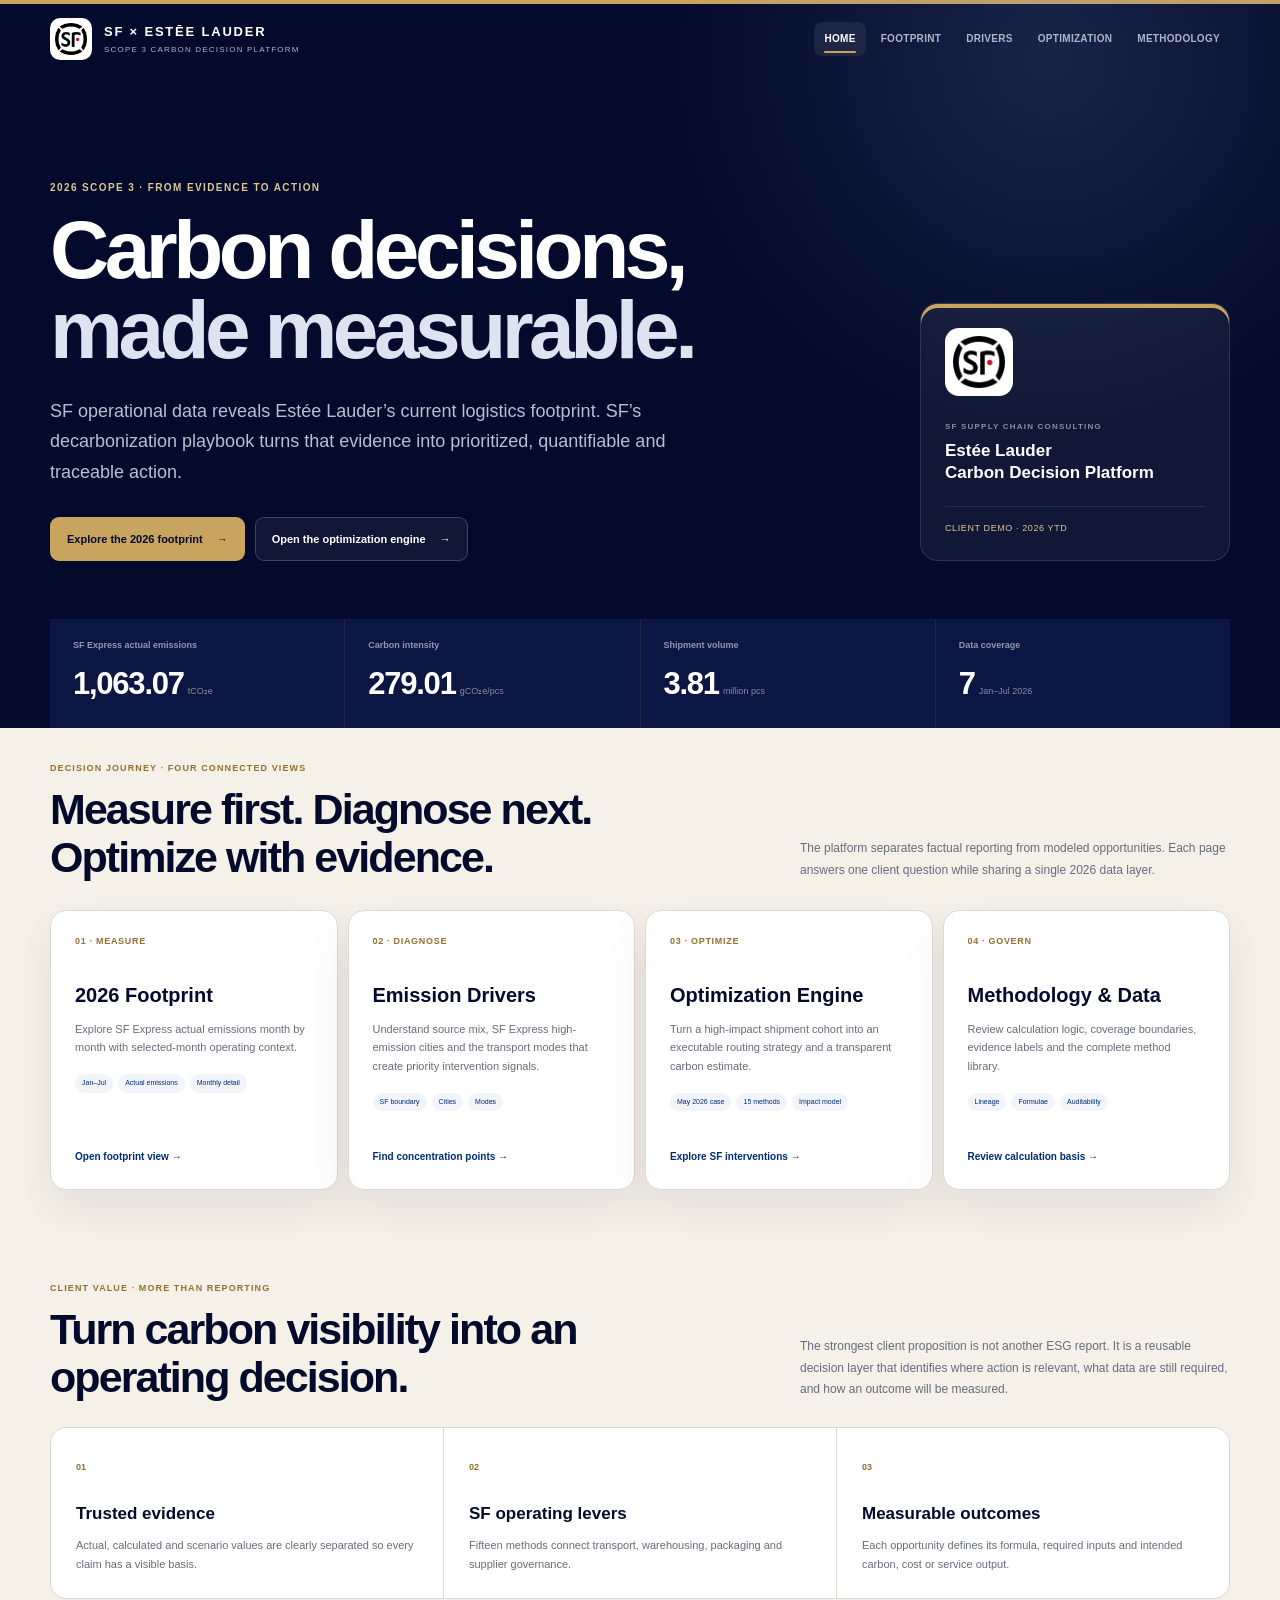
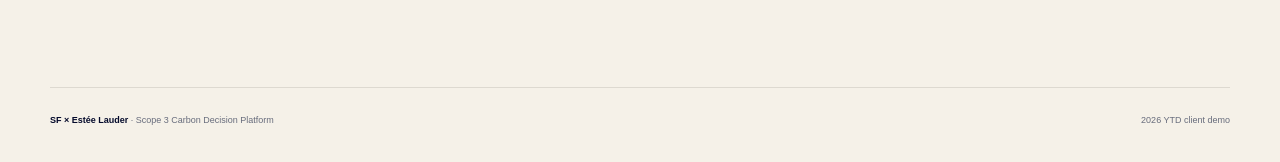
==== commit fc0b8d1c: "Audit optimization data and simplify dashboard views" ====
--- a/index.html
+++ b/index.html
@@ -5,7 +5,7 @@
   <meta name="viewport" content="width=device-width, initial-scale=1.0">
   <meta name="description" content="Estée Lauder and SF Supply Chain 2026 Scope 3 carbon decision dashboard.">
   <title>Estée Lauder × SF · Scope 3 Carbon Decision Platform</title>
-  <link rel="stylesheet" href="assets/site.css?v=20260902c">
+  <link rel="stylesheet" href="assets/site.css?v=20260903e">
 </head>
 <body class="portal-page">
   <header class="site-header">
@@ -61,8 +61,8 @@
         <a class="module-card" href="overview.html">
           <span class="module-number">01 · MEASURE</span>
           <h3>2026 Footprint</h3>
-          <p>Explore SF Express actual emissions and carbon intensity month by month.</p>
-          <div class="module-meta"><span>Jan–Jul</span><span>2 chart metrics</span><span>Monthly detail</span></div>
+          <p>Explore SF Express actual emissions month by month with selected-month operating context.</p>
+          <div class="module-meta"><span>Jan–Jul</span><span>Actual emissions</span><span>Monthly detail</span></div>
           <span class="module-link">Open footprint view →</span>
         </a>
         <a class="module-card" href="drivers.html">
--- a/assets/site.css
+++ b/assets/site.css
@@ -31,7 +31,7 @@
   background:
     radial-gradient(circle at 90% 0%, rgba(200, 164, 94, 0.1), transparent 28%),
     var(--ivory);
-  font-family: Arial, Helvetica, sans-serif;
+  font-family: Calibri, "Segoe UI", Arial, Helvetica, sans-serif;
   line-height: 1.55;
 }
 
@@ -454,11 +454,6 @@
 .library-card ol { margin: 20px 0 0; padding: 0; list-style: none; }
 .library-card li { padding: 10px 0; color: var(--muted); border-top: 1px solid var(--soft-line); font-size: 8px; line-height: 1.45; }
 .library-card li strong { display: block; margin-bottom: 2px; color: var(--blue); font-size: 8px; }
-.source-link { margin-top: 20px; padding: 18px; display: flex; align-items: center; justify-content: space-between; gap: 20px; color: var(--navy); border: 1px solid var(--line); border-radius: 13px; background: #fff; text-decoration: none; }
-.source-link span { color: var(--muted); font-size: 9px; }
-.source-link strong { display: block; margin-top: 4px; font-size: 12px; }
-.source-link b { color: var(--gold-deep); }
-
 .site-footer { width: min(1180px, calc(100% - 40px)); margin: 0 auto; padding: 26px 0 34px; display: flex; align-items: center; justify-content: space-between; gap: 30px; color: var(--muted); border-top: 1px solid var(--line); font-size: 9px; }
 .site-footer strong { color: var(--navy); }
 
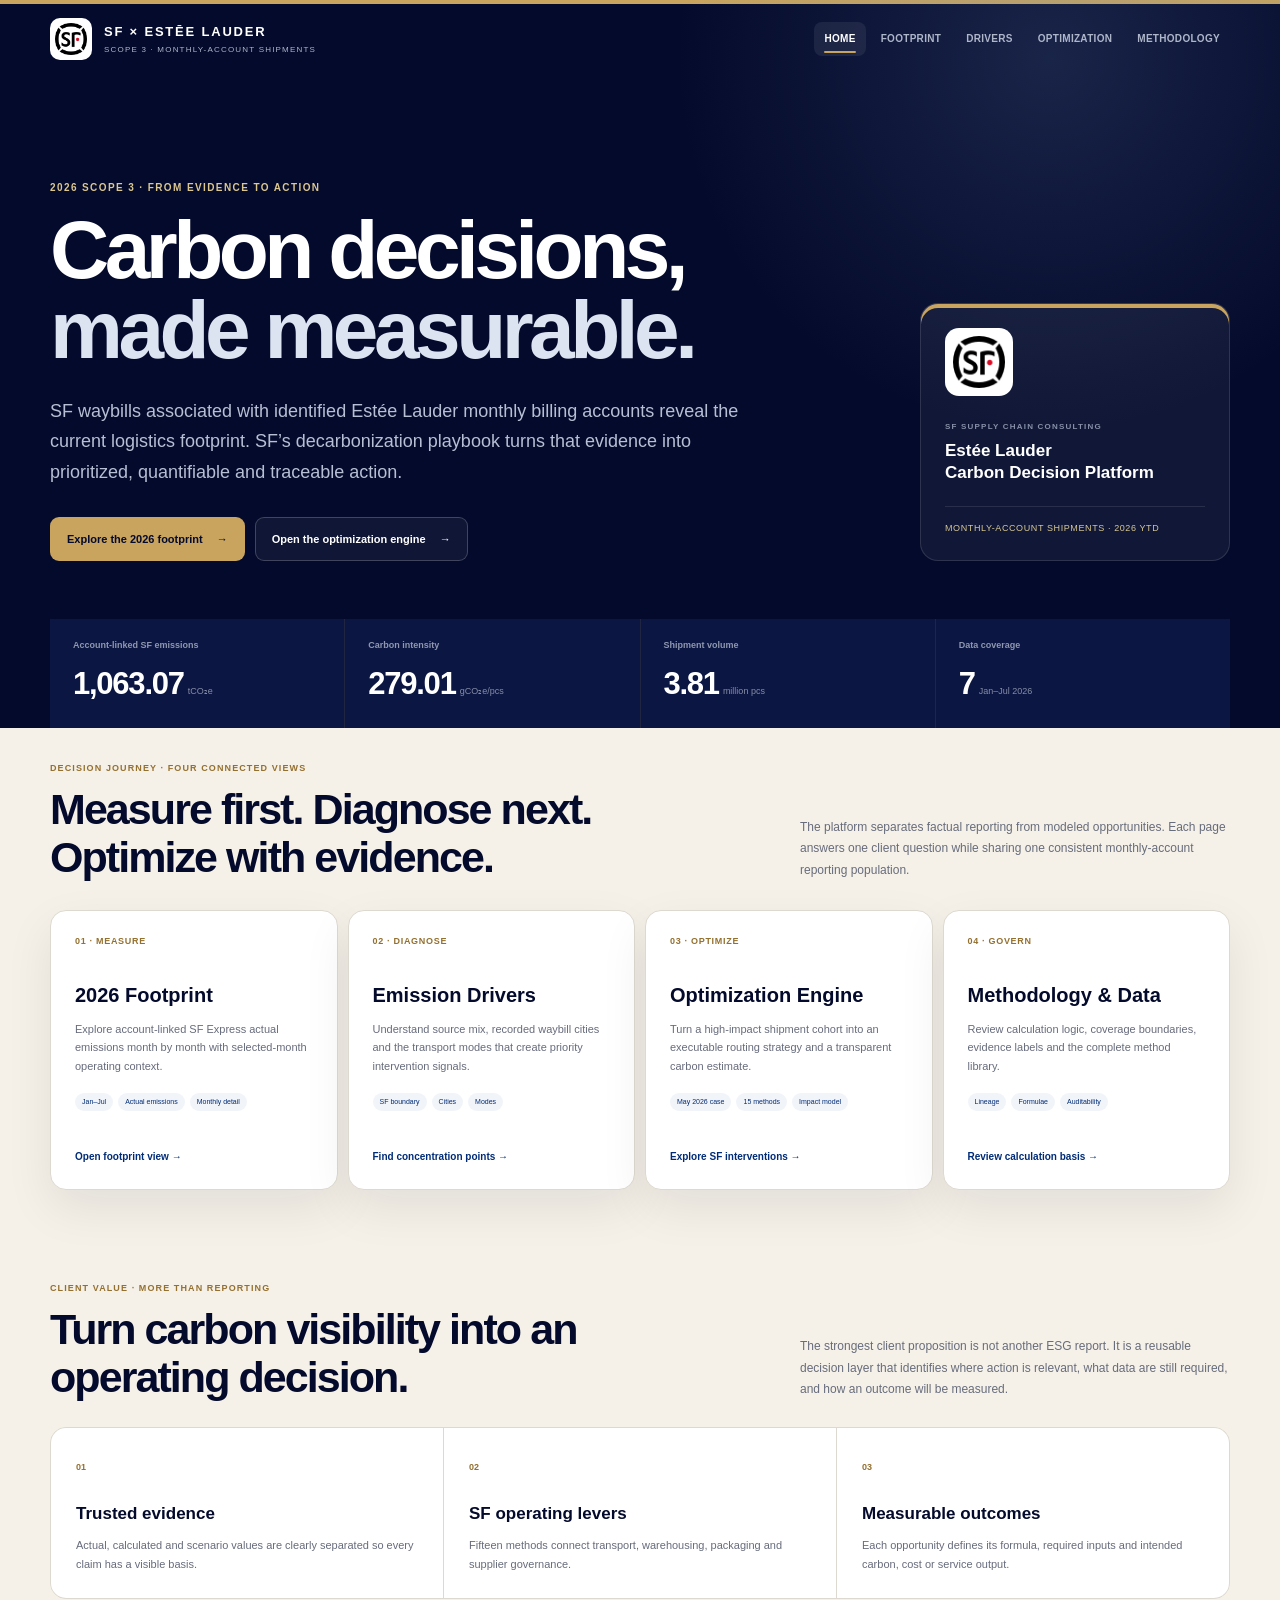
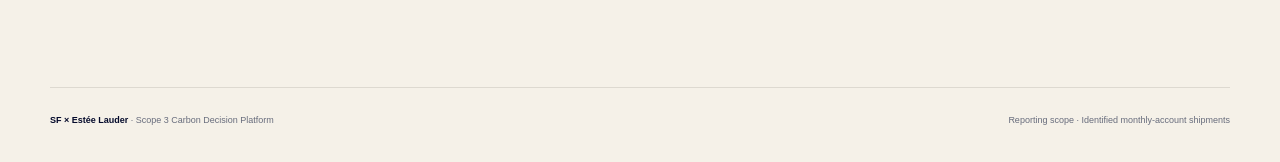
==== commit b7c9aede: "Clarify monthly-account reporting boundary" ====
--- a/index.html
+++ b/index.html
@@ -3,7 +3,7 @@
 <head>
   <meta charset="UTF-8">
   <meta name="viewport" content="width=device-width, initial-scale=1.0">
-  <meta name="description" content="Estée Lauder and SF Supply Chain 2026 Scope 3 carbon decision dashboard.">
+  <meta name="description" content="Estée Lauder and SF Supply Chain 2026 Scope 3 carbon decision dashboard for identified monthly-account shipments.">
   <title>Estée Lauder × SF · Scope 3 Carbon Decision Platform</title>
   <link rel="stylesheet" href="assets/site.css?v=20260903e">
 </head>
@@ -13,7 +13,7 @@
       <nav class="site-nav" aria-label="Primary navigation">
         <a class="brand-link" href="index.html">
           <span class="logo-box"><img src="assets/sf-logo.png" alt="SF Express logo"></span>
-          <span class="brand-copy"><strong>SF × ESTĒE LAUDER</strong><span>Scope 3 carbon decision platform</span></span>
+          <span class="brand-copy"><strong>SF × ESTĒE LAUDER</strong><span>Scope 3 · Monthly-account shipments</span></span>
         </a>
         <div class="nav-links">
           <a href="index.html">Home</a>
@@ -28,7 +28,7 @@
         <div>
           <div class="eyebrow">2026 Scope 3 · From evidence to action</div>
           <h1>Carbon decisions,<span>made measurable.</span></h1>
-          <p>SF operational data reveals Estée Lauder’s current logistics footprint. SF’s decarbonization playbook turns that evidence into prioritized, quantifiable and traceable action.</p>
+          <p>SF waybills associated with identified Estée Lauder monthly billing accounts reveal the current logistics footprint. SF’s decarbonization playbook turns that evidence into prioritized, quantifiable and traceable action.</p>
           <div class="hero-actions">
             <a class="button primary" href="overview.html">Explore the 2026 footprint <span>→</span></a>
             <a class="button secondary" href="optimization.html">Open the optimization engine <span>→</span></a>
@@ -38,12 +38,12 @@
           <div class="partnership-mark"><img src="assets/sf-logo.png" alt="SF Express logo"></div>
           <span>SF Supply Chain Consulting</span>
           <strong>Estée Lauder<br>Carbon Decision Platform</strong>
-          <small>Client demo · 2026 YTD</small>
+          <small>Monthly-account shipments · 2026 YTD</small>
         </aside>
       </div>
 
       <div class="hero-kpis" aria-label="2026 headline metrics">
-        <article><span>SF Express actual emissions</span><strong>1,063.07</strong><small>tCO₂e</small></article>
+        <article><span>Account-linked SF emissions</span><strong>1,063.07</strong><small>tCO₂e</small></article>
         <article><span>Carbon intensity</span><strong>279.01</strong><small>gCO₂e/pcs</small></article>
         <article><span>Shipment volume</span><strong>3.81</strong><small>million pcs</small></article>
         <article><span>Data coverage</span><strong>7</strong><small>Jan–Jul 2026</small></article>
@@ -55,20 +55,20 @@
     <section class="section" aria-labelledby="journey-title">
       <div class="section-intro">
         <div><div class="section-label">Decision journey · Four connected views</div><h2 id="journey-title">Measure first. Diagnose next. Optimize with evidence.</h2></div>
-        <p>The platform separates factual reporting from modeled opportunities. Each page answers one client question while sharing a single 2026 data layer.</p>
+        <p>The platform separates factual reporting from modeled opportunities. Each page answers one client question while sharing one consistent monthly-account reporting population.</p>
       </div>
       <div class="module-grid">
         <a class="module-card" href="overview.html">
           <span class="module-number">01 · MEASURE</span>
           <h3>2026 Footprint</h3>
-          <p>Explore SF Express actual emissions month by month with selected-month operating context.</p>
+          <p>Explore account-linked SF Express actual emissions month by month with selected-month operating context.</p>
           <div class="module-meta"><span>Jan–Jul</span><span>Actual emissions</span><span>Monthly detail</span></div>
           <span class="module-link">Open footprint view →</span>
         </a>
         <a class="module-card" href="drivers.html">
           <span class="module-number">02 · DIAGNOSE</span>
           <h3>Emission Drivers</h3>
-          <p>Understand source mix, SF Express high-emission cities and the transport modes that create priority intervention signals.</p>
+          <p>Understand source mix, recorded waybill cities and the transport modes that create priority intervention signals.</p>
           <div class="module-meta"><span>SF boundary</span><span>Cities</span><span>Modes</span></div>
           <span class="module-link">Find concentration points →</span>
         </a>
@@ -104,7 +104,7 @@
 
   <footer class="site-footer">
     <span><strong>SF × Estée Lauder</strong> · Scope 3 Carbon Decision Platform</span>
-    <span>2026 YTD client demo</span>
+    <span>Reporting scope · Identified monthly-account shipments</span>
   </footer>
   <script src="assets/site.js"></script>
 </body>
--- a/assets/site.css
+++ b/assets/site.css
@@ -631,6 +631,9 @@
 .share-control > div:first-child { display: flex; align-items: center; justify-content: space-between; gap: 15px; }
 .share-control span { color: var(--muted); font-size: 10px; font-weight: 800; text-transform: uppercase; }
 .share-control output { color: var(--navy); font-size: 22px; font-weight: 800; letter-spacing: -0.04em; }
+.share-context { margin: 8px 0 0; color: var(--muted); font-size: 11px; }
+.share-context b { color: var(--blue); font-size: 14px; }
+.share-context strong { color: var(--navy); }
 #candidate-share { --range-progress: 20%; width: 100%; height: 5px; margin: 17px 0 0; appearance: none; border-radius: 999px; background: linear-gradient(90deg, var(--gold) 0 var(--range-progress), #d9dee8 var(--range-progress) 100%); cursor: pointer; }
 #candidate-share::-webkit-slider-thumb { width: 18px; height: 18px; appearance: none; border: 4px solid #fff; border-radius: 50%; background: var(--navy); box-shadow: 0 2px 8px rgba(4, 10, 43, 0.25); }
 #candidate-share::-moz-range-thumb { width: 11px; height: 11px; border: 4px solid #fff; border-radius: 50%; background: var(--navy); box-shadow: 0 2px 8px rgba(4, 10, 43, 0.25); }
